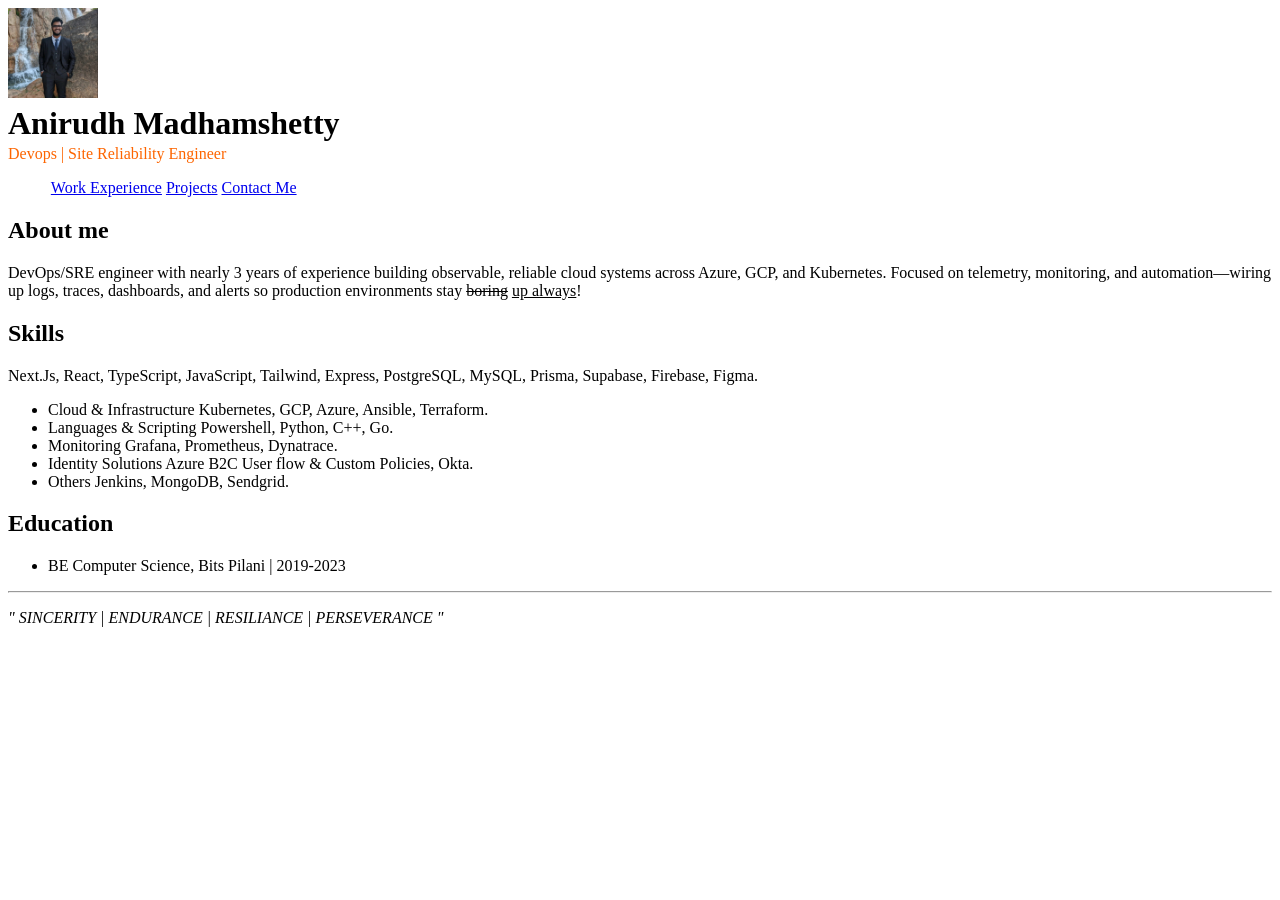
==== index.html @ 4e65fd97 "update skills and education,remove existing sections in home and header,footer in all other pages." ====
<!DOCTYPE html>
<html lang="en">
  <head>
    <meta charset="UTF-8" />
    <meta name="viewport" content="width=device-width, initial-scale=1.0" />

    <!-- optional for SEO -->
    <meta
      name="description"
      content="A minimal portfolio website showcasing my skills, projects, and wprk-ex."
    />
    <meta
      name="keywords"
      content="portfolio, devops, site reliability, cloud"
    />
    <meta name="author" content="Anirudh" />
    <meta property="og:title" content="Anirudh | Home" />
    <meta
      property="og:description"
      content="A minimal portfolio website showcasing my skills, projects, and work-ex."
    />
    <meta
      property="og:image"
      content="https://github.com/ANirudhXD/myportfolio/blob/main/anirudh_profile_pic.jpg"
    />
    <meta
      property="og:url"
      content="https://github.com/ANirudhXD/myportfolio/tree/main"
    />
    <meta property="og:type" content="website" />
    <!-- optional for SEO -->

    <title>ANIRUDH | Home</title>
    <link rel="stylesheet" href="style.css" />
    <link rel="icon" type="image/jpg" href="./anirudh_profile_pic.jpg" />
  </head>
  <body>
    <header>
      <img src="./anirudh_profile_pic.jpg" alt="" height="90" width="90" />
      <div>
        <div>
          <h1 style="line-height: 0">Anirudh Madhamshetty</h1>
        </div>
        <p style="color: #fd6500;">
          Devops | Site Reliability Engineer
        </p>
      </div>
    </header>

    <nav>
      <a href="index.html" style="text-decoration: underline; color: white">Home</a>
      <a href="works.html">Work Experience</a>
      <a href="blogs.html">Projects</a>
      <a href="contact.html">Contact Me</a>
    </nav>
    <main>
      <section>
        <h1>About me</h1>
        <p>
          DevOps/SRE engineer with nearly 3 years of experience building observable, reliable cloud systems across Azure, GCP, and Kubernetes. Focused on telemetry, monitoring, and automation—wiring up logs, traces, dashboards, and alerts so production environments stay <del>boring</del> <ins>up always</ins>!
        </p>
      </section>
      <section>
        <h1>Skills</h1>
        <p>
          Next.Js, React, TypeScript, JavaScript, Tailwind, Express, PostgreSQL,
          MySQL, Prisma, Supabase, Firebase, Figma.
        </p>
        <ul>
          <li>
            <span>Cloud & Infrastructure</span> Kubernetes, GCP, Azure, Ansible, Terraform.
          </li>
          <li>
            <span>Languages & Scripting</span> Powershell, Python, C++, Go.
          </li>
          <li>
            <span>Monitoring</span> Grafana, Prometheus, Dynatrace.
          </li>
          <li>
            <span>Identity Solutions</span> Azure B2C User flow & Custom Policies, Okta.
          </li>
          <li>
            <span>Others</span> Jenkins, MongoDB, Sendgrid.
          </li>
        </ul>
      </section>
      <section>
        <h1>Education</h1>
        <ul>
          <li>
            <span>BE Computer Science, Bits Pilani </span> | 2019-2023
          </li>
        </ul>
      </section>
    </main>
    <hr />
    <footer>
      <p style="font-style: italic">
        " SINCERITY | ENDURANCE | RESILIANCE | PERSEVERANCE "
      </p>
    </footer>
  </body>
</html>
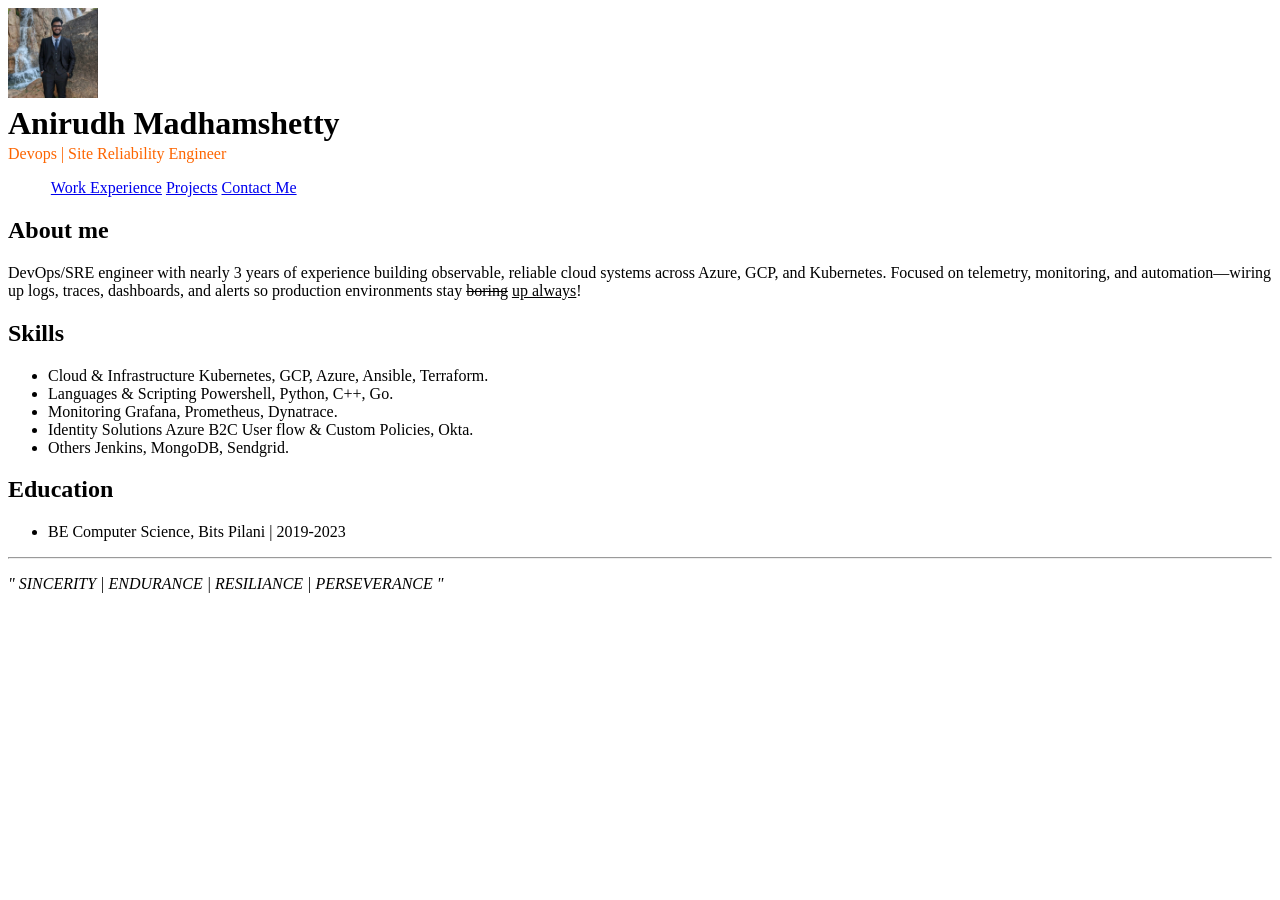
==== commit 71e9e947: "update contace me page" ====
--- a/index.html
+++ b/index.html
@@ -62,10 +62,6 @@
       </section>
       <section>
         <h1>Skills</h1>
-        <p>
-          Next.Js, React, TypeScript, JavaScript, Tailwind, Express, PostgreSQL,
-          MySQL, Prisma, Supabase, Firebase, Figma.
-        </p>
         <ul>
           <li>
             <span>Cloud & Infrastructure</span> Kubernetes, GCP, Azure, Ansible, Terraform.
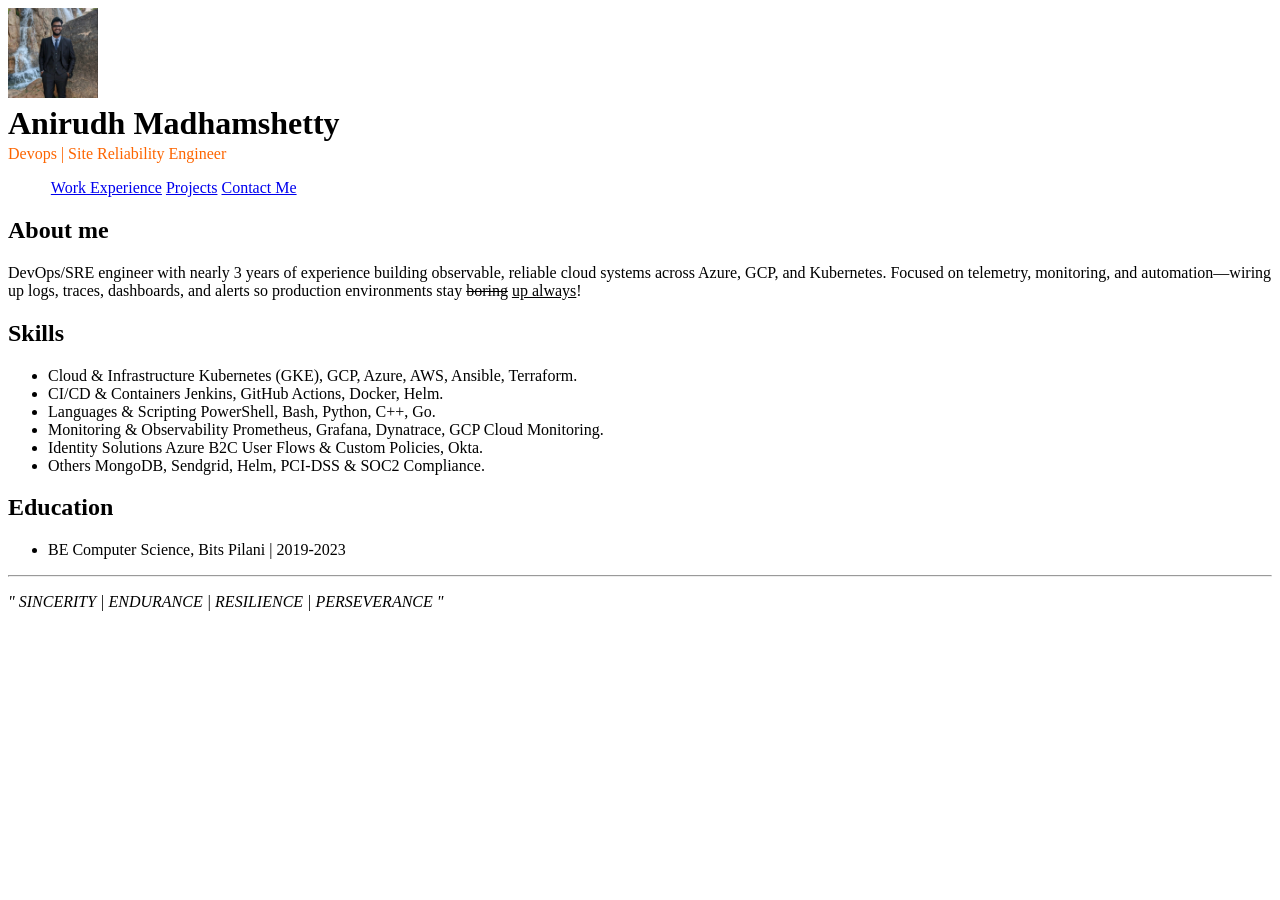
==== commit efaa6ea5: "Phase 0.0 : Immediate Fixes" ====
--- a/index.html
+++ b/index.html
@@ -7,7 +7,7 @@
     <!-- optional for SEO -->
     <meta
       name="description"
-      content="A minimal portfolio website showcasing my skills, projects, and wprk-ex."
+      content="A minimal portfolio website showcasing my skills, projects, and work-ex."
     />
     <meta
       name="keywords"
@@ -21,11 +21,11 @@
     />
     <meta
       property="og:image"
-      content="https://github.com/ANirudhXD/myportfolio/blob/main/anirudh_profile_pic.jpg"
+      content="https://anirudhxd.github.io/myportfolio/anirudh_profile_pic.jpg"
     />
     <meta
       property="og:url"
-      content="https://github.com/ANirudhXD/myportfolio/tree/main"
+      content="https://anirudhxd.github.io/myportfolio/"
     />
     <meta property="og:type" content="website" />
     <!-- optional for SEO -->
@@ -64,19 +64,22 @@
         <h1>Skills</h1>
         <ul>
           <li>
-            <span>Cloud & Infrastructure</span> Kubernetes, GCP, Azure, Ansible, Terraform.
+            <span>Cloud & Infrastructure</span> Kubernetes (GKE), GCP, Azure, AWS, Ansible, Terraform.
           </li>
           <li>
-            <span>Languages & Scripting</span> Powershell, Python, C++, Go.
+            <span>CI/CD & Containers</span> Jenkins, GitHub Actions, Docker, Helm.
           </li>
           <li>
-            <span>Monitoring</span> Grafana, Prometheus, Dynatrace.
+            <span>Languages & Scripting</span> PowerShell, Bash, Python, C++, Go.
           </li>
           <li>
-            <span>Identity Solutions</span> Azure B2C User flow & Custom Policies, Okta.
+            <span>Monitoring & Observability</span> Prometheus, Grafana, Dynatrace, GCP Cloud Monitoring.
           </li>
           <li>
-            <span>Others</span> Jenkins, MongoDB, Sendgrid.
+            <span>Identity Solutions</span> Azure B2C User Flows & Custom Policies, Okta.
+          </li>
+          <li>
+            <span>Others</span> MongoDB, Sendgrid, Helm, PCI-DSS & SOC2 Compliance.
           </li>
         </ul>
       </section>
@@ -92,7 +95,7 @@
     <hr />
     <footer>
       <p style="font-style: italic">
-        " SINCERITY | ENDURANCE | RESILIANCE | PERSEVERANCE "
+        " SINCERITY | ENDURANCE | RESILIENCE | PERSEVERANCE "
       </p>
     </footer>
   </body>
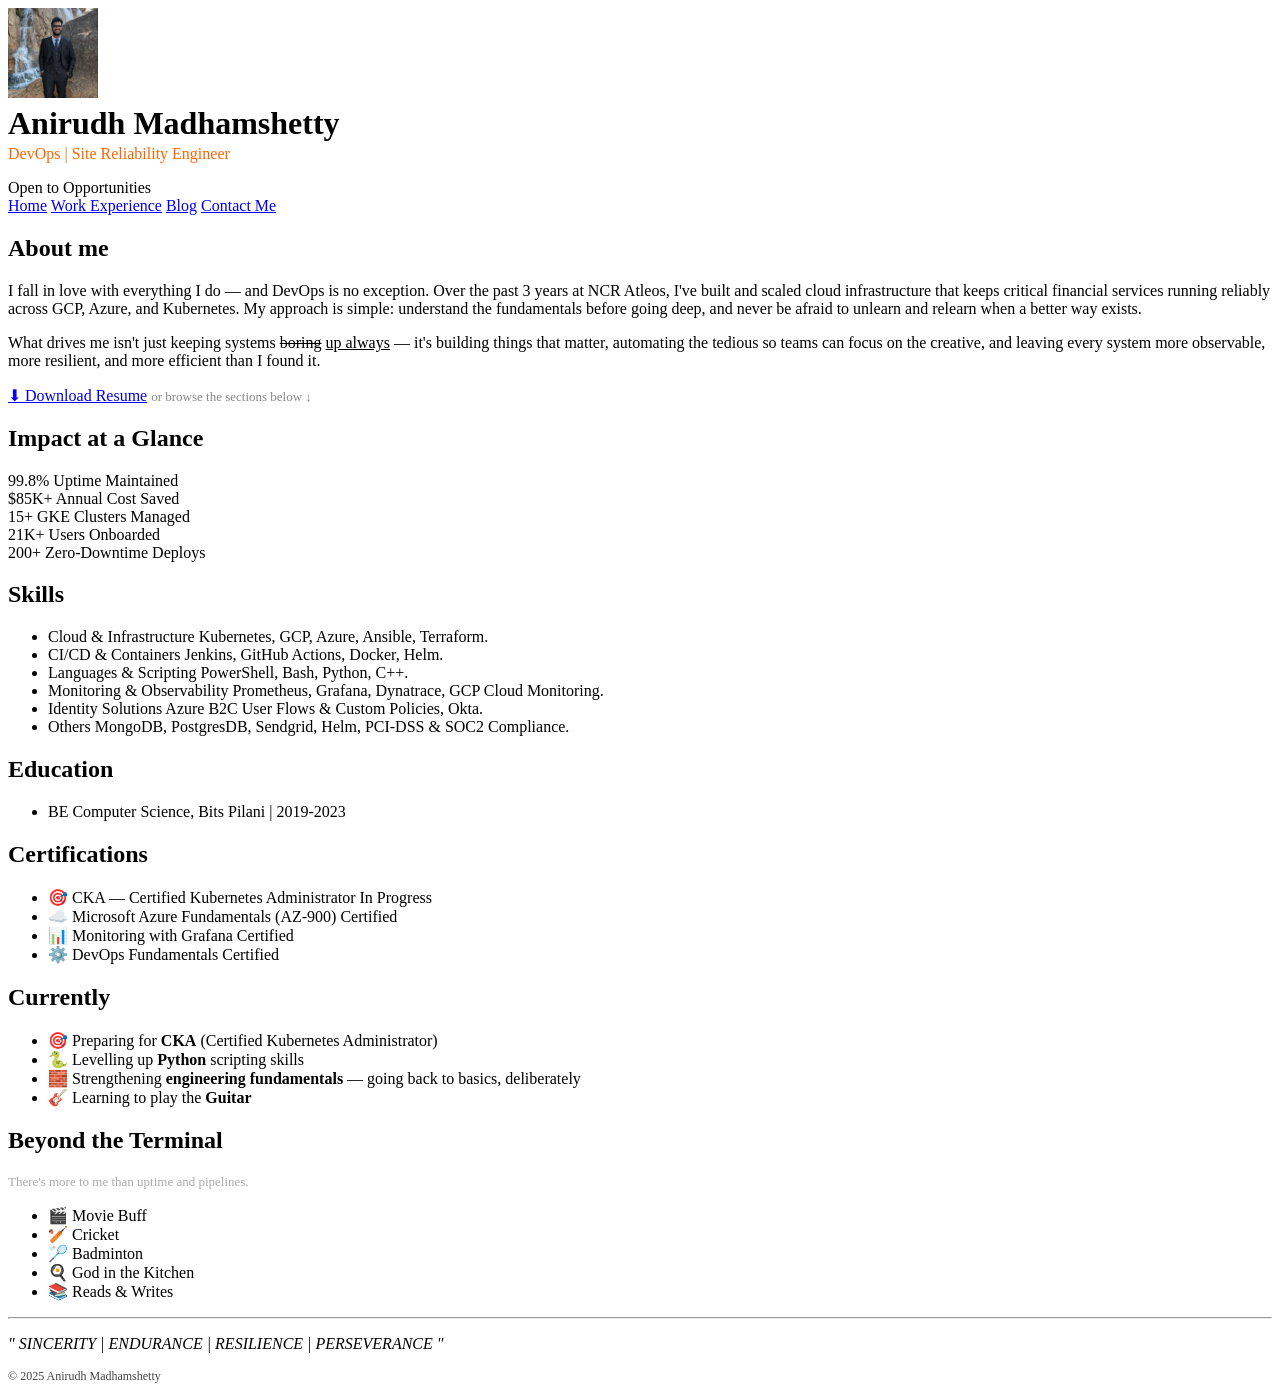
==== commit 04e61df7: "Update index.html" ====
--- a/index.html
+++ b/index.html
@@ -7,17 +7,17 @@
     <!-- optional for SEO -->
     <meta
       name="description"
-      content="A minimal portfolio website showcasing my skills, projects, and work-ex."
+      content="Anirudh Madhamshetty — DevOps & SRE Engineer. 3 years building reliable cloud systems on GCP, Azure and Kubernetes. 99.8% uptime, $85K saved, 21K+ users served."
     />
     <meta
       name="keywords"
-      content="portfolio, devops, site reliability, cloud"
+      content="Anirudh Madhamshetty, DevOps, SRE, Site Reliability Engineer, Kubernetes, GCP, Azure, Terraform, Prometheus, Grafana, cloud, portfolio"
     />
-    <meta name="author" content="Anirudh" />
+    <meta name="author" content="Anirudh Madhamshetty" />
     <meta property="og:title" content="Anirudh | Home" />
     <meta
       property="og:description"
-      content="A minimal portfolio website showcasing my skills, projects, and work-ex."
+      content="Anirudh Madhamshetty — DevOps & SRE Engineer. 3 years building reliable cloud systems on GCP, Azure and Kubernetes."
     />
     <meta
       property="og:image"
@@ -36,41 +36,75 @@
   </head>
   <body>
     <header>
-      <img src="./anirudh_profile_pic.jpg" alt="" height="90" width="90" />
+      <img src="./anirudh_profile_pic.jpg" alt="Anirudh Madhamshetty — DevOps & SRE Engineer" height="90" width="90" />
       <div>
         <div>
           <h1 style="line-height: 0">Anirudh Madhamshetty</h1>
         </div>
         <p style="color: #fd6500;">
-          Devops | Site Reliability Engineer
+          DevOps | Site Reliability Engineer
         </p>
+        <span class="status-badge">Open to Opportunities</span>
       </div>
     </header>
 
     <nav>
-      <a href="index.html" style="text-decoration: underline; color: white">Home</a>
+      <a href="index.html">Home</a>
       <a href="works.html">Work Experience</a>
-      <a href="blogs.html">Projects</a>
+      <a href="blogs.html">Blog</a>
       <a href="contact.html">Contact Me</a>
     </nav>
     <main>
       <section>
         <h1>About me</h1>
         <p>
-          DevOps/SRE engineer with nearly 3 years of experience building observable, reliable cloud systems across Azure, GCP, and Kubernetes. Focused on telemetry, monitoring, and automation—wiring up logs, traces, dashboards, and alerts so production environments stay <del>boring</del> <ins>up always</ins>!
+          I fall in love with everything I do — and DevOps is no exception. Over the past 3 years at NCR Atleos, I've built and scaled cloud infrastructure that keeps critical financial services running reliably across GCP, Azure, and Kubernetes. My approach is simple: understand the fundamentals before going deep, and never be afraid to unlearn and relearn when a better way exists.
         </p>
+        <p>
+          What drives me isn't just keeping systems <del>boring</del> <ins>up always</ins> — it's building things that matter, automating the tedious so teams can focus on the creative, and leaving every system more observable, more resilient, and more efficient than I found it.
+        </p>
+        <div class="resume-cta">
+          <a href="./Resume.pdf" target="_blank" class="resume-btn">⬇ Download Resume</a>
+          <span style="color: #888; font-size: 13px;">or browse the sections below ↓</span>
+        </div>
+      </section>
+
+      <section>
+        <h1>Impact at a Glance</h1>
+        <div class="impact-banner">
+          <div class="impact-stat">
+            <span class="number">99.8%</span>
+            <span class="label">Uptime Maintained</span>
+          </div>
+          <div class="impact-stat">
+            <span class="number">$85K+</span>
+            <span class="label">Annual Cost Saved</span>
+          </div>
+          <div class="impact-stat">
+            <span class="number">15+</span>
+            <span class="label">GKE Clusters Managed</span>
+          </div>
+          <div class="impact-stat">
+            <span class="number">21K+</span>
+            <span class="label">Users Onboarded</span>
+          </div>
+          <div class="impact-stat">
+            <span class="number">200+</span>
+            <span class="label">Zero-Downtime Deploys</span>
+          </div>
+        </div>
       </section>
       <section>
         <h1>Skills</h1>
         <ul>
           <li>
-            <span>Cloud & Infrastructure</span> Kubernetes (GKE), GCP, Azure, AWS, Ansible, Terraform.
+            <span>Cloud & Infrastructure</span> Kubernetes, GCP, Azure, Ansible, Terraform.
           </li>
           <li>
             <span>CI/CD & Containers</span> Jenkins, GitHub Actions, Docker, Helm.
           </li>
           <li>
-            <span>Languages & Scripting</span> PowerShell, Bash, Python, C++, Go.
+            <span>Languages & Scripting</span> PowerShell, Bash, Python, C++.
           </li>
           <li>
             <span>Monitoring & Observability</span> Prometheus, Grafana, Dynatrace, GCP Cloud Monitoring.
@@ -79,7 +113,7 @@
             <span>Identity Solutions</span> Azure B2C User Flows & Custom Policies, Okta.
           </li>
           <li>
-            <span>Others</span> MongoDB, Sendgrid, Helm, PCI-DSS & SOC2 Compliance.
+            <span>Others</span> MongoDB, PostgresDB, Sendgrid, Helm, PCI-DSS & SOC2 Compliance.
           </li>
         </ul>
       </section>
@@ -91,12 +125,58 @@
           </li>
         </ul>
       </section>
+
+      <section>
+        <h1>Certifications</h1>
+        <ul class="cert-list">
+          <li>
+            <span class="cert-name">🎯 CKA — Certified Kubernetes Administrator</span>
+            <span class="cert-status in-progress">In Progress</span>
+          </li>
+          <li>
+            <span class="cert-name">☁️ Microsoft Azure Fundamentals (AZ-900)</span>
+            <span class="cert-status done">Certified</span>
+          </li>
+          <li>
+            <span class="cert-name">📊 Monitoring with Grafana</span>
+            <span class="cert-status done">Certified</span>
+          </li>
+          <li>
+            <span class="cert-name">⚙️ DevOps Fundamentals</span>
+            <span class="cert-status done">Certified</span>
+          </li>
+        </ul>
+      </section>
+
+      <section>
+        <h1>Currently</h1>
+        <ul class="currently-list">
+          <li>🎯 Preparing for <strong>CKA</strong> (Certified Kubernetes Administrator)</li>
+          <li>🐍 Levelling up <strong>Python</strong> scripting skills</li>
+          <li>🧱 Strengthening <strong>engineering fundamentals</strong> — going back to basics, deliberately</li>
+          <li>🎸 Learning to play the <strong>Guitar</strong></li>
+        </ul>
+      </section>
+
+      <section>
+        <h1>Beyond the Terminal</h1>
+        <p style="color: #aaa; font-size: 13px; margin-bottom: 12px;">There's more to me than uptime and pipelines.</p>
+        <ul class="hobbies-list">
+          <li>🎬 Movie Buff</li>
+          <li>🏏 Cricket</li>
+          <li>🏸 Badminton</li>
+          <li>🍳 God in the Kitchen</li>
+          <li>📚 Reads &amp; Writes</li>
+        </ul>
+      </section>
     </main>
     <hr />
     <footer>
       <p style="font-style: italic">
         " SINCERITY | ENDURANCE | RESILIENCE | PERSEVERANCE "
       </p>
+      <p style="font-size: 12px; color: #444; margin-top: 6px;">© <span class="footer-year">2025</span> Anirudh Madhamshetty</p>
     </footer>
+    <script src="script.js"></script>
   </body>
 </html>
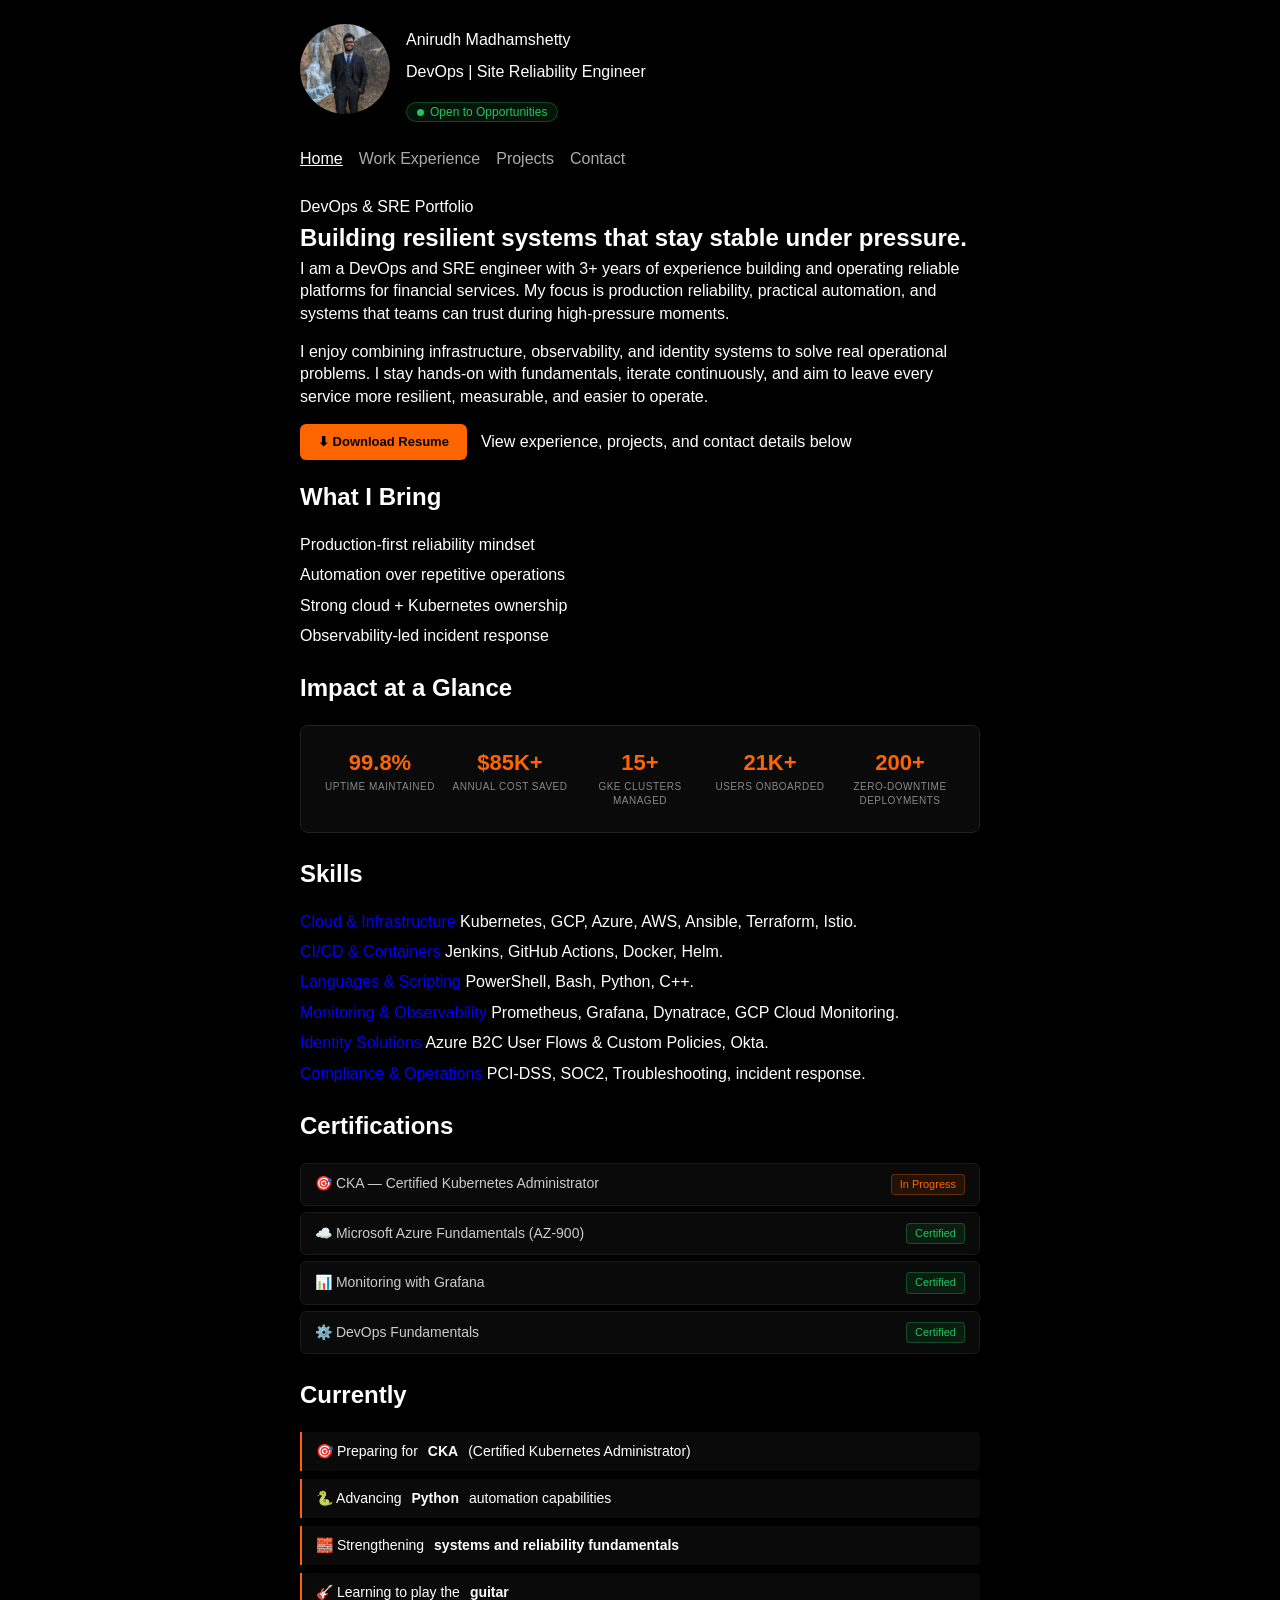
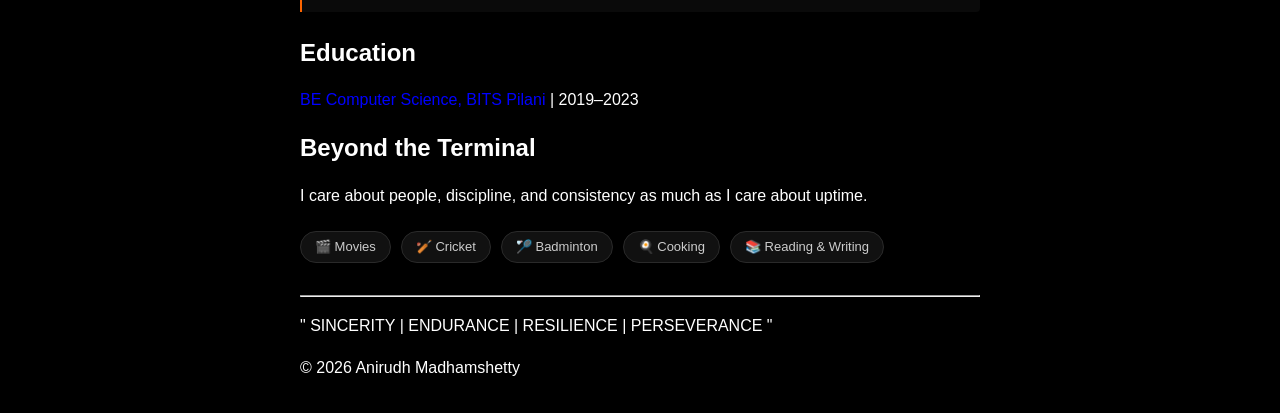
==== commit 6e819dab: "Refactor index.html for SEO and content updates Updated meta tags and content for SEO improvements a" ====
--- a/index.html
+++ b/index.html
@@ -4,10 +4,9 @@
     <meta charset="UTF-8" />
     <meta name="viewport" content="width=device-width, initial-scale=1.0" />
 
-    <!-- optional for SEO -->
     <meta
       name="description"
-      content="Anirudh Madhamshetty — DevOps & SRE Engineer. 3 years building reliable cloud systems on GCP, Azure and Kubernetes. 99.8% uptime, $85K saved, 21K+ users served."
+      content="Anirudh Madhamshetty — DevOps & SRE Engineer. 3+ years building reliable cloud systems on GCP, Azure and Kubernetes. 99.8% uptime, $85K saved, 21K+ users served."
     />
     <meta
       name="keywords"
@@ -17,18 +16,37 @@
     <meta property="og:title" content="Anirudh | Home" />
     <meta
       property="og:description"
-      content="Anirudh Madhamshetty — DevOps & SRE Engineer. 3 years building reliable cloud systems on GCP, Azure and Kubernetes."
+      content="Anirudh Madhamshetty — DevOps & SRE Engineer. 3+ years building reliable cloud systems on GCP, Azure and Kubernetes."
     />
     <meta
       property="og:image"
       content="https://anirudhxd.github.io/myportfolio/anirudh_profile_pic.jpg"
     />
-    <meta
-      property="og:url"
-      content="https://anirudhxd.github.io/myportfolio/"
-    />
+    <meta property="og:url" content="https://anirudhxd.github.io/myportfolio/" />
     <meta property="og:type" content="website" />
-    <!-- optional for SEO -->
+    <script type="application/ld+json">
+      {
+        "@context": "https://schema.org",
+        "@type": "Person",
+        "name": "Anirudh Madhamshetty",
+        "jobTitle": "DevOps & Site Reliability Engineer",
+        "url": "https://anirudhxd.github.io/myportfolio/",
+        "sameAs": [
+          "https://www.linkedin.com/in/anirudh-madhamshetty/",
+          "https://github.com/ANirudhXD",
+          "https://leetcode.com/u/ANirudhXD/"
+        ],
+        "knowsAbout": [
+          "Kubernetes",
+          "GCP",
+          "Azure",
+          "Terraform",
+          "Observability",
+          "DevOps",
+          "Site Reliability Engineering"
+        ]
+      }
+    </script>
 
     <title>ANIRUDH | Home</title>
     <link rel="stylesheet" href="style.css" />
@@ -36,147 +54,156 @@
   </head>
   <body>
     <header>
-      <img src="./anirudh_profile_pic.jpg" alt="Anirudh Madhamshetty — DevOps & SRE Engineer" height="90" width="90" />
+      <img
+        src="./anirudh_profile_pic.jpg"
+        alt="Anirudh Madhamshetty — DevOps and SRE Engineer"
+        height="90"
+        width="90"
+      />
       <div>
-        <div>
-          <h1 style="line-height: 0">Anirudh Madhamshetty</h1>
-        </div>
-        <p style="color: #fd6500;">
-          DevOps | Site Reliability Engineer
-        </p>
+        <p class="site-name">Anirudh Madhamshetty</p>
+        <p class="site-role">DevOps | Site Reliability Engineer</p>
         <span class="status-badge">Open to Opportunities</span>
       </div>
     </header>
 
-    <nav>
+    <nav aria-label="Primary">
       <a href="index.html">Home</a>
-      <a href="works.html">Work Experience</a>
-      <a href="blogs.html">Blog</a>
-      <a href="contact.html">Contact Me</a>
+      <a href="work_ex.html">Work Experience</a>
+      <a href="projects.html">Projects</a>
+      <a href="contact.html">Contact</a>
     </nav>
-    <main>
-      <section>
-        <h1>About me</h1>
-        <p>
-          I fall in love with everything I do — and DevOps is no exception. Over the past 3 years at NCR Atleos, I've built and scaled cloud infrastructure that keeps critical financial services running reliably across GCP, Azure, and Kubernetes. My approach is simple: understand the fundamentals before going deep, and never be afraid to unlearn and relearn when a better way exists.
-        </p>
-        <p>
-          What drives me isn't just keeping systems <del>boring</del> <ins>up always</ins> — it's building things that matter, automating the tedious so teams can focus on the creative, and leaving every system more observable, more resilient, and more efficient than I found it.
-        </p>
-        <div class="resume-cta">
-          <a href="./Resume.pdf" target="_blank" class="resume-btn">⬇ Download Resume</a>
-          <span style="color: #888; font-size: 13px;">or browse the sections below ↓</span>
+
+    <main class="home-main">
+      <section class="hero-panel">
+        <div>
+          <p class="eyebrow">DevOps & SRE Portfolio</p>
+          <h1>Building resilient systems that stay stable under pressure.</h1>
+          <p>
+            I am a DevOps and SRE engineer with 3+ years of experience building
+            and operating reliable platforms for financial services. My focus is
+            production reliability, practical automation, and systems that teams
+            can trust during high-pressure moments.
+          </p>
+          <p>
+            I enjoy combining infrastructure, observability, and identity systems
+            to solve real operational problems. I stay hands-on with fundamentals,
+            iterate continuously, and aim to leave every service more resilient,
+            measurable, and easier to operate.
+          </p>
+          <div class="resume-cta">
+            <a href="./Resume.pdf" target="_blank" rel="noopener noreferrer" class="resume-btn"
+              >⬇ Download Resume</a
+            >
+            <span class="cta-note">View experience, projects, and contact details below</span>
+          </div>
+        </div>
+        <aside class="hero-side">
+          <h2>What I Bring</h2>
+          <ul class="hero-points">
+            <li>Production-first reliability mindset</li>
+            <li>Automation over repetitive operations</li>
+            <li>Strong cloud + Kubernetes ownership</li>
+            <li>Observability-led incident response</li>
+          </ul>
+        </aside>
+      </section>
+
+      <section class="impact-shell">
+        <h2>Impact at a Glance</h2>
+        <div class="impact-banner">
+          <div class="impact-stat">
+            <span class="number">99.8%</span>
+            <span class="label">Uptime Maintained</span>
+          </div>
+          <div class="impact-stat">
+            <span class="number">$85K+</span>
+            <span class="label">Annual Cost Saved</span>
+          </div>
+          <div class="impact-stat">
+            <span class="number">15+</span>
+            <span class="label">GKE Clusters Managed</span>
+          </div>
+          <div class="impact-stat">
+            <span class="number">21K+</span>
+            <span class="label">Users Onboarded</span>
+          </div>
+          <div class="impact-stat">
+            <span class="number">200+</span>
+            <span class="label">Zero-Downtime Deployments</span>
+          </div>
         </div>
       </section>
 
-      <section>
-        <h1>Impact at a Glance</h1>
-        <div class="impact-banner">
-          <div class="impact-stat">
-            <span class="number">99.8%</span>
-            <span class="label">Uptime Maintained</span>
-          </div>
-          <div class="impact-stat">
-            <span class="number">$85K+</span>
-            <span class="label">Annual Cost Saved</span>
-          </div>
-          <div class="impact-stat">
-            <span class="number">15+</span>
-            <span class="label">GKE Clusters Managed</span>
-          </div>
-          <div class="impact-stat">
-            <span class="number">21K+</span>
-            <span class="label">Users Onboarded</span>
-          </div>
-          <div class="impact-stat">
-            <span class="number">200+</span>
-            <span class="label">Zero-Downtime Deploys</span>
-          </div>
-        </div>
-      </section>
-      <section>
-        <h1>Skills</h1>
-        <ul>
-          <li>
-            <span>Cloud & Infrastructure</span> Kubernetes, GCP, Azure, Ansible, Terraform.
-          </li>
-          <li>
-            <span>CI/CD & Containers</span> Jenkins, GitHub Actions, Docker, Helm.
-          </li>
-          <li>
-            <span>Languages & Scripting</span> PowerShell, Bash, Python, C++.
-          </li>
-          <li>
-            <span>Monitoring & Observability</span> Prometheus, Grafana, Dynatrace, GCP Cloud Monitoring.
-          </li>
-          <li>
-            <span>Identity Solutions</span> Azure B2C User Flows & Custom Policies, Okta.
-          </li>
-          <li>
-            <span>Others</span> MongoDB, PostgresDB, Sendgrid, Helm, PCI-DSS & SOC2 Compliance.
-          </li>
-        </ul>
-      </section>
-      <section>
-        <h1>Education</h1>
-        <ul>
-          <li>
-            <span>BE Computer Science, Bits Pilani </span> | 2019-2023
-          </li>
-        </ul>
-      </section>
-
-      <section>
-        <h1>Certifications</h1>
-        <ul class="cert-list">
-          <li>
-            <span class="cert-name">🎯 CKA — Certified Kubernetes Administrator</span>
-            <span class="cert-status in-progress">In Progress</span>
-          </li>
-          <li>
-            <span class="cert-name">☁️ Microsoft Azure Fundamentals (AZ-900)</span>
-            <span class="cert-status done">Certified</span>
-          </li>
-          <li>
-            <span class="cert-name">📊 Monitoring with Grafana</span>
-            <span class="cert-status done">Certified</span>
-          </li>
-          <li>
-            <span class="cert-name">⚙️ DevOps Fundamentals</span>
-            <span class="cert-status done">Certified</span>
-          </li>
-        </ul>
-      </section>
-
-      <section>
-        <h1>Currently</h1>
-        <ul class="currently-list">
-          <li>🎯 Preparing for <strong>CKA</strong> (Certified Kubernetes Administrator)</li>
-          <li>🐍 Levelling up <strong>Python</strong> scripting skills</li>
-          <li>🧱 Strengthening <strong>engineering fundamentals</strong> — going back to basics, deliberately</li>
-          <li>🎸 Learning to play the <strong>Guitar</strong></li>
-        </ul>
-      </section>
-
-      <section>
-        <h1>Beyond the Terminal</h1>
-        <p style="color: #aaa; font-size: 13px; margin-bottom: 12px;">There's more to me than uptime and pipelines.</p>
-        <ul class="hobbies-list">
-          <li>🎬 Movie Buff</li>
-          <li>🏏 Cricket</li>
-          <li>🏸 Badminton</li>
-          <li>🍳 God in the Kitchen</li>
-          <li>📚 Reads &amp; Writes</li>
-        </ul>
-      </section>
+      <div class="home-grid">
+        <section>
+          <h2>Skills</h2>
+          <ul>
+            <li><span>Cloud & Infrastructure</span> Kubernetes, GCP, Azure, AWS, Ansible, Terraform, Istio.</li>
+            <li><span>CI/CD & Containers</span> Jenkins, GitHub Actions, Docker, Helm.</li>
+            <li><span>Languages & Scripting</span> PowerShell, Bash, Python, C++.</li>
+            <li><span>Monitoring & Observability</span> Prometheus, Grafana, Dynatrace, GCP Cloud Monitoring.</li>
+            <li><span>Identity Solutions</span> Azure B2C User Flows & Custom Policies, Okta.</li>
+            <li><span>Compliance & Operations</span> PCI-DSS, SOC2, Troubleshooting, incident response.</li>
+          </ul>
+        </section>
+
+        <section>
+          <h2>Certifications</h2>
+          <ul class="cert-list">
+            <li>
+              <span class="cert-name">🎯 CKA — Certified Kubernetes Administrator</span>
+              <span class="cert-status in-progress">In Progress</span>
+            </li>
+            <li>
+              <span class="cert-name">☁️ Microsoft Azure Fundamentals (AZ-900)</span>
+              <span class="cert-status done">Certified</span>
+            </li>
+            <li>
+              <span class="cert-name">📊 Monitoring with Grafana</span>
+              <span class="cert-status done">Certified</span>
+            </li>
+            <li>
+              <span class="cert-name">⚙️ DevOps Fundamentals</span>
+              <span class="cert-status done">Certified</span>
+            </li>
+          </ul>
+        </section>
+
+        <section>
+          <h2>Currently</h2>
+          <ul class="currently-list">
+            <li>🎯 Preparing for <strong>CKA</strong> (Certified Kubernetes Administrator)</li>
+            <li>🐍 Advancing <strong>Python</strong> automation capabilities</li>
+            <li>🧱 Strengthening <strong>systems and reliability fundamentals</strong></li>
+            <li>🎸 Learning to play the <strong>guitar</strong></li>
+          </ul>
+        </section>
+
+        <section>
+          <h2>Education</h2>
+          <ul>
+            <li><span>BE Computer Science, BITS Pilani</span> | 2019–2023</li>
+          </ul>
+          <h2 class="subsection-heading">Beyond the Terminal</h2>
+          <p class="section-note">I care about people, discipline, and consistency as much as I care about uptime.</p>
+          <ul class="hobbies-list">
+            <li>🎬 Movies</li>
+            <li>🏏 Cricket</li>
+            <li>🏸 Badminton</li>
+            <li>🍳 Cooking</li>
+            <li>📚 Reading & Writing</li>
+          </ul>
+        </section>
+      </div>
     </main>
+
     <hr />
     <footer>
-      <p style="font-style: italic">
-        " SINCERITY | ENDURANCE | RESILIENCE | PERSEVERANCE "
-      </p>
-      <p style="font-size: 12px; color: #444; margin-top: 6px;">© <span class="footer-year">2025</span> Anirudh Madhamshetty</p>
+      <p class="footer-mantra">" SINCERITY | ENDURANCE | RESILIENCE | PERSEVERANCE "</p>
+      <p class="footer-meta">© <span class="footer-year">2025</span> Anirudh Madhamshetty</p>
     </footer>
+
     <script src="script.js"></script>
   </body>
 </html>
--- a/style.css
+++ b/style.css
@@ -0,0 +1,580 @@
+body {
+  font-family: sans-serif, sans-serif;
+  line-height: 1.6;
+  margin: 0;
+  padding: 0;
+  box-sizing: border-box;
+  background-color: black;
+  color: white;
+
+  /* background-color:white;
+  color: black; */
+
+  max-width: 712px;
+  margin: 0 auto 0 auto;
+  padding: 16px;
+}
+
+header {
+  display: flex;
+  justify-content: flex-start;
+  align-items: center;
+  line-height: 1;
+  gap: 16px;
+  margin-bottom: 24px;
+}
+nav{
+  display: flex;
+  width: 100%;
+  align-items: center;
+  gap: 16px;
+}
+
+header img {
+  border-radius: 50%;
+}
+
+h1 {
+  font-size: 24px;
+  line-height: 0;
+}
+a{
+    color: blue;
+    font-style: italic;
+    text-decoration: none;
+    transition: all 1s ease-in;
+
+}
+a:hover{
+    text-decoration: underline;
+}
+section {
+  line-height: 1.4;
+  margin: 24px 0;
+}
+ul {
+    list-style: none;
+    padding: 0;
+}
+
+ul li {
+    margin: 0.5rem 0;
+}
+ul li span {
+  color: blue;
+}
+
+/* ── Nav Active State ───────────────────────────────────── */
+nav a {
+  color: #aaa;
+  font-style: normal;
+}
+nav a:hover {
+  color: white;
+  text-decoration: none;
+}
+nav a.nav-active {
+  color: white;
+  text-decoration: underline;
+}
+
+/* ── Status Badge ───────────────────────────────────────── */
+.status-badge {
+  display: inline-flex;
+  align-items: center;
+  gap: 6px;
+  font-size: 12px;
+  background: rgba(34, 197, 94, 0.1);
+  color: #22c55e;
+  border: 1px solid rgba(34, 197, 94, 0.3);
+  padding: 3px 10px;
+  border-radius: 999px;
+  margin-top: 6px;
+  font-style: normal;
+}
+.status-badge::before {
+  content: '';
+  display: inline-block;
+  width: 7px;
+  height: 7px;
+  background: #22c55e;
+  border-radius: 50%;
+  animation: pulse 2s infinite;
+}
+@keyframes pulse {
+  0%, 100% { opacity: 1; }
+  50%       { opacity: 0.3; }
+}
+
+/* ── Impact Banner ──────────────────────────────────────── */
+.impact-banner {
+  display: flex;
+  flex-wrap: wrap;
+  gap: 4px;
+  margin: 12px 0 0;
+  padding: 16px;
+  border: 1px solid #222;
+  border-radius: 8px;
+  background: #0a0a0a;
+}
+.impact-stat {
+  flex: 1;
+  min-width: 100px;
+  text-align: center;
+  padding: 8px 4px;
+}
+.impact-stat .number {
+  display: block;
+  font-size: 22px;
+  font-weight: bold;
+  color: #fd6500;
+  line-height: 1.2;
+}
+.impact-stat .label {
+  display: block;
+  font-size: 10px;
+  color: #888;
+  text-transform: uppercase;
+  letter-spacing: 0.5px;
+  margin-top: 4px;
+}
+
+/* ── Resume CTA ─────────────────────────────────────────── */
+.resume-cta {
+  display: flex;
+  align-items: center;
+  gap: 14px;
+  margin-top: 16px;
+  flex-wrap: wrap;
+}
+.resume-btn {
+  display: inline-flex;
+  align-items: center;
+  gap: 8px;
+  background: #fd6500;
+  color: #000;
+  font-weight: bold;
+  font-style: normal;
+  text-decoration: none;
+  padding: 9px 18px;
+  border-radius: 6px;
+  font-size: 13px;
+  transition: background 0.2s ease, transform 0.1s ease;
+}
+.resume-btn:hover {
+  background: #e55a00;
+  text-decoration: none;
+  color: #000;
+  transform: translateY(-1px);
+}
+
+/* ── Certifications ─────────────────────────────────────── */
+.cert-list {
+  list-style: none;
+  padding: 0;
+}
+.cert-list li {
+  display: flex;
+  justify-content: space-between;
+  align-items: center;
+  padding: 10px 14px;
+  margin: 6px 0;
+  background: #0a0a0a;
+  border-radius: 6px;
+  border: 1px solid #1a1a1a;
+  flex-wrap: wrap;
+  gap: 8px;
+}
+.cert-name {
+  font-size: 14px;
+  color: #ccc;
+}
+.cert-status {
+  font-size: 11px;
+  padding: 2px 8px;
+  border-radius: 4px;
+  font-weight: 500;
+}
+.cert-status.done {
+  background: rgba(34, 197, 94, 0.1);
+  color: #22c55e;
+  border: 1px solid rgba(34, 197, 94, 0.3);
+}
+.cert-status.in-progress {
+  background: rgba(253, 101, 0, 0.1);
+  color: #fd6500;
+  border: 1px solid rgba(253, 101, 0, 0.3);
+}
+
+/* ── Currently Section ──────────────────────────────────── */
+.currently-list {
+  list-style: none;
+  padding: 0;
+}
+.currently-list li {
+  display: flex;
+  align-items: flex-start;
+  gap: 10px;
+  margin: 8px 0;
+  padding: 9px 14px;
+  background: #0a0a0a;
+  border-left: 2px solid #fd6500;
+  border-radius: 0 4px 4px 0;
+  font-size: 14px;
+  line-height: 1.5;
+}
+
+/* ── Hobbies / Beyond the Terminal ─────────────────────── */
+.hobbies-list {
+  display: flex;
+  flex-wrap: wrap;
+  gap: 10px;
+  list-style: none;
+  padding: 0;
+  margin: 0;
+}
+.hobbies-list li {
+  background: #111;
+  border: 1px solid #2a2a2a;
+  border-radius: 999px;
+  padding: 6px 14px;
+  font-size: 13px;
+  color: #ccc;
+  transition: border-color 0.2s ease;
+}
+.hobbies-list li:hover {
+  border-color: #fd6500;
+  color: #fff;
+}
+
+/* ── Role Card (works.html) ─────────────────────────────── */
+.role-card {
+  border: 1px solid #1a1a1a;
+  border-left: 3px solid #fd6500;
+  border-radius: 6px;
+  padding: 20px;
+  background: #080808;
+  margin: 16px 0;
+}
+.role-header {
+  display: flex;
+  justify-content: space-between;
+  align-items: flex-start;
+  flex-wrap: wrap;
+  gap: 8px;
+  margin-bottom: 14px;
+}
+.company-name {
+  font-size: 17px;
+  font-weight: bold;
+  color: #fff;
+  margin: 0;
+  line-height: 1.3;
+}
+.role-title {
+  font-size: 13px;
+  color: #fd6500;
+  margin: 4px 0 0;
+}
+.role-dates {
+  font-size: 12px;
+  color: #555;
+  white-space: nowrap;
+}
+.role-bullets {
+  list-style: disc;
+  padding-left: 18px;
+  margin: 0 0 14px;
+}
+.role-bullets li {
+  margin: 8px 0;
+  font-size: 14px;
+  line-height: 1.65;
+  color: #bbb;
+}
+
+/* ── Tech Tags ──────────────────────────────────────────── */
+.tech-tags {
+  display: flex;
+  flex-wrap: wrap;
+  gap: 6px;
+}
+.tag {
+  background: #111;
+  border: 1px solid #2a2a2a;
+  color: #777;
+  font-size: 11px;
+  padding: 3px 8px;
+  border-radius: 4px;
+  font-family: monospace;
+}
+
+/* ── Project Cards (works.html) ─────────────────────────── */
+.projects-grid {
+  display: flex;
+  flex-direction: column;
+  gap: 14px;
+  margin-top: 16px;
+}
+.project-card {
+  border: 1px solid #1a1a1a;
+  border-radius: 6px;
+  padding: 16px 20px;
+  background: #080808;
+  transition: border-color 0.2s ease;
+}
+.project-card:hover {
+  border-color: #2a2a2a;
+}
+.project-header {
+  display: flex;
+  justify-content: space-between;
+  align-items: flex-start;
+  flex-wrap: wrap;
+  gap: 10px;
+  margin-bottom: 8px;
+}
+.project-card h3 {
+  font-size: 15px;
+  font-weight: bold;
+  color: #ddd;
+  margin: 0;
+  line-height: 1.4;
+}
+.project-desc {
+  font-size: 13px;
+  color: #888;
+  margin: 8px 0 10px;
+  line-height: 1.65;
+}
+.project-outcome {
+  font-size: 13px;
+  color: #fd6500;
+  margin: 0;
+}
+
+/* ── Blog Cards (blogs.html) ────────────────────────────── */
+.page-intro {
+  color: #888;
+  font-size: 14px;
+  line-height: 1.7;
+  margin-bottom: 20px;
+  font-style: italic;
+}
+.blog-cards {
+  display: flex;
+  flex-direction: column;
+  gap: 14px;
+  margin-top: 4px;
+}
+.blog-card {
+  border: 1px solid #1a1a1a;
+  border-radius: 6px;
+  padding: 18px 20px;
+  background: #080808;
+  transition: border-color 0.2s ease;
+}
+.blog-card:hover {
+  border-color: #2a2a2a;
+}
+.draft-badge {
+  display: inline-block;
+  font-size: 10px;
+  background: #1a1a1a;
+  color: #666;
+  border: 1px solid #2a2a2a;
+  padding: 2px 8px;
+  border-radius: 4px;
+  text-transform: uppercase;
+  letter-spacing: 0.5px;
+  margin-bottom: 10px;
+  font-style: normal;
+}
+.blog-card h3 {
+  font-size: 15px;
+  color: #ddd;
+  margin: 0 0 8px;
+  line-height: 1.4;
+}
+.blog-card p {
+  font-size: 13px;
+  color: #777;
+  margin: 0;
+  line-height: 1.65;
+}
+
+/* ── Contact Cards (contact.html) ───────────────────────── */
+.contact-intro {
+  color: #888;
+  font-size: 14px;
+  line-height: 1.7;
+  margin-bottom: 20px;
+}
+.contact-grid {
+  display: flex;
+  flex-direction: column;
+  gap: 10px;
+}
+.contact-card {
+  display: flex;
+  align-items: center;
+  gap: 16px;
+  padding: 14px 18px;
+  background: #080808;
+  border: 1px solid #1a1a1a;
+  border-radius: 8px;
+  text-decoration: none;
+  color: inherit;
+  font-style: normal;
+  transition: border-color 0.2s ease;
+}
+.contact-card:hover {
+  border-color: #fd6500;
+  text-decoration: none;
+}
+.contact-icon {
+  font-size: 20px;
+  flex-shrink: 0;
+}
+.contact-label {
+  display: block;
+  font-size: 10px;
+  color: #555;
+  text-transform: uppercase;
+  letter-spacing: 0.5px;
+  margin-bottom: 3px;
+}
+.contact-value {
+  display: block;
+  font-size: 14px;
+  color: #ccc;
+}
+.status-badge {
+  display: inline-flex;
+  align-items: center;
+  gap: 6px;
+  font-size: 12px;
+  background: rgba(34, 197, 94, 0.1);
+  color: #22c55e;
+  border: 1px solid rgba(34, 197, 94, 0.3);
+  padding: 3px 10px;
+  border-radius: 999px;
+  margin-top: 6px;
+  font-style: normal;
+}
+.status-badge::before {
+  content: '';
+  display: inline-block;
+  width: 7px;
+  height: 7px;
+  background: #22c55e;
+  border-radius: 50%;
+  animation: pulse 2s infinite;
+}
+@keyframes pulse {
+  0%, 100% { opacity: 1; }
+  50%       { opacity: 0.3; }
+}
+
+/* ── Impact Banner ──────────────────────────────────────── */
+.impact-banner {
+  display: flex;
+  flex-wrap: wrap;
+  gap: 4px;
+  margin: 12px 0 0;
+  padding: 16px;
+  border: 1px solid #222;
+  border-radius: 8px;
+  background: #0a0a0a;
+}
+.impact-stat {
+  flex: 1;
+  min-width: 100px;
+  text-align: center;
+  padding: 8px 4px;
+}
+.impact-stat .number {
+  display: block;
+  font-size: 22px;
+  font-weight: bold;
+  color: #fd6500;
+  line-height: 1.2;
+}
+.impact-stat .label {
+  display: block;
+  font-size: 10px;
+  color: #888;
+  text-transform: uppercase;
+  letter-spacing: 0.5px;
+  margin-top: 4px;
+}
+
+/* ── Resume CTA ─────────────────────────────────────────── */
+.resume-cta {
+  display: flex;
+  align-items: center;
+  gap: 14px;
+  margin-top: 16px;
+  flex-wrap: wrap;
+}
+.resume-btn {
+  display: inline-flex;
+  align-items: center;
+  gap: 8px;
+  background: #fd6500;
+  color: #000;
+  font-weight: bold;
+  font-style: normal;
+  text-decoration: none;
+  padding: 9px 18px;
+  border-radius: 6px;
+  font-size: 13px;
+  transition: background 0.2s ease, transform 0.1s ease;
+}
+.resume-btn:hover {
+  background: #e55a00;
+  text-decoration: none;
+  color: #000;
+  transform: translateY(-1px);
+}
+
+/* ── Currently Section ──────────────────────────────────── */
+.currently-list {
+  list-style: none;
+  padding: 0;
+}
+.currently-list li {
+  display: flex;
+  align-items: flex-start;
+  gap: 10px;
+  margin: 8px 0;
+  padding: 9px 14px;
+  background: #0a0a0a;
+  border-left: 2px solid #fd6500;
+  border-radius: 0 4px 4px 0;
+  font-size: 14px;
+  line-height: 1.5;
+}
+
+/* ── Hobbies / Beyond the Terminal ─────────────────────── */
+.hobbies-list {
+  display: flex;
+  flex-wrap: wrap;
+  gap: 10px;
+  list-style: none;
+  padding: 0;
+  margin: 0;
+}
+.hobbies-list li {
+  background: #111;
+  border: 1px solid #2a2a2a;
+  border-radius: 999px;
+  padding: 6px 14px;
+  font-size: 13px;
+  color: #ccc;
+  transition: border-color 0.2s ease;
+}
+.hobbies-list li:hover {
+  border-color: #fd6500;
+  color: #fff;
+}
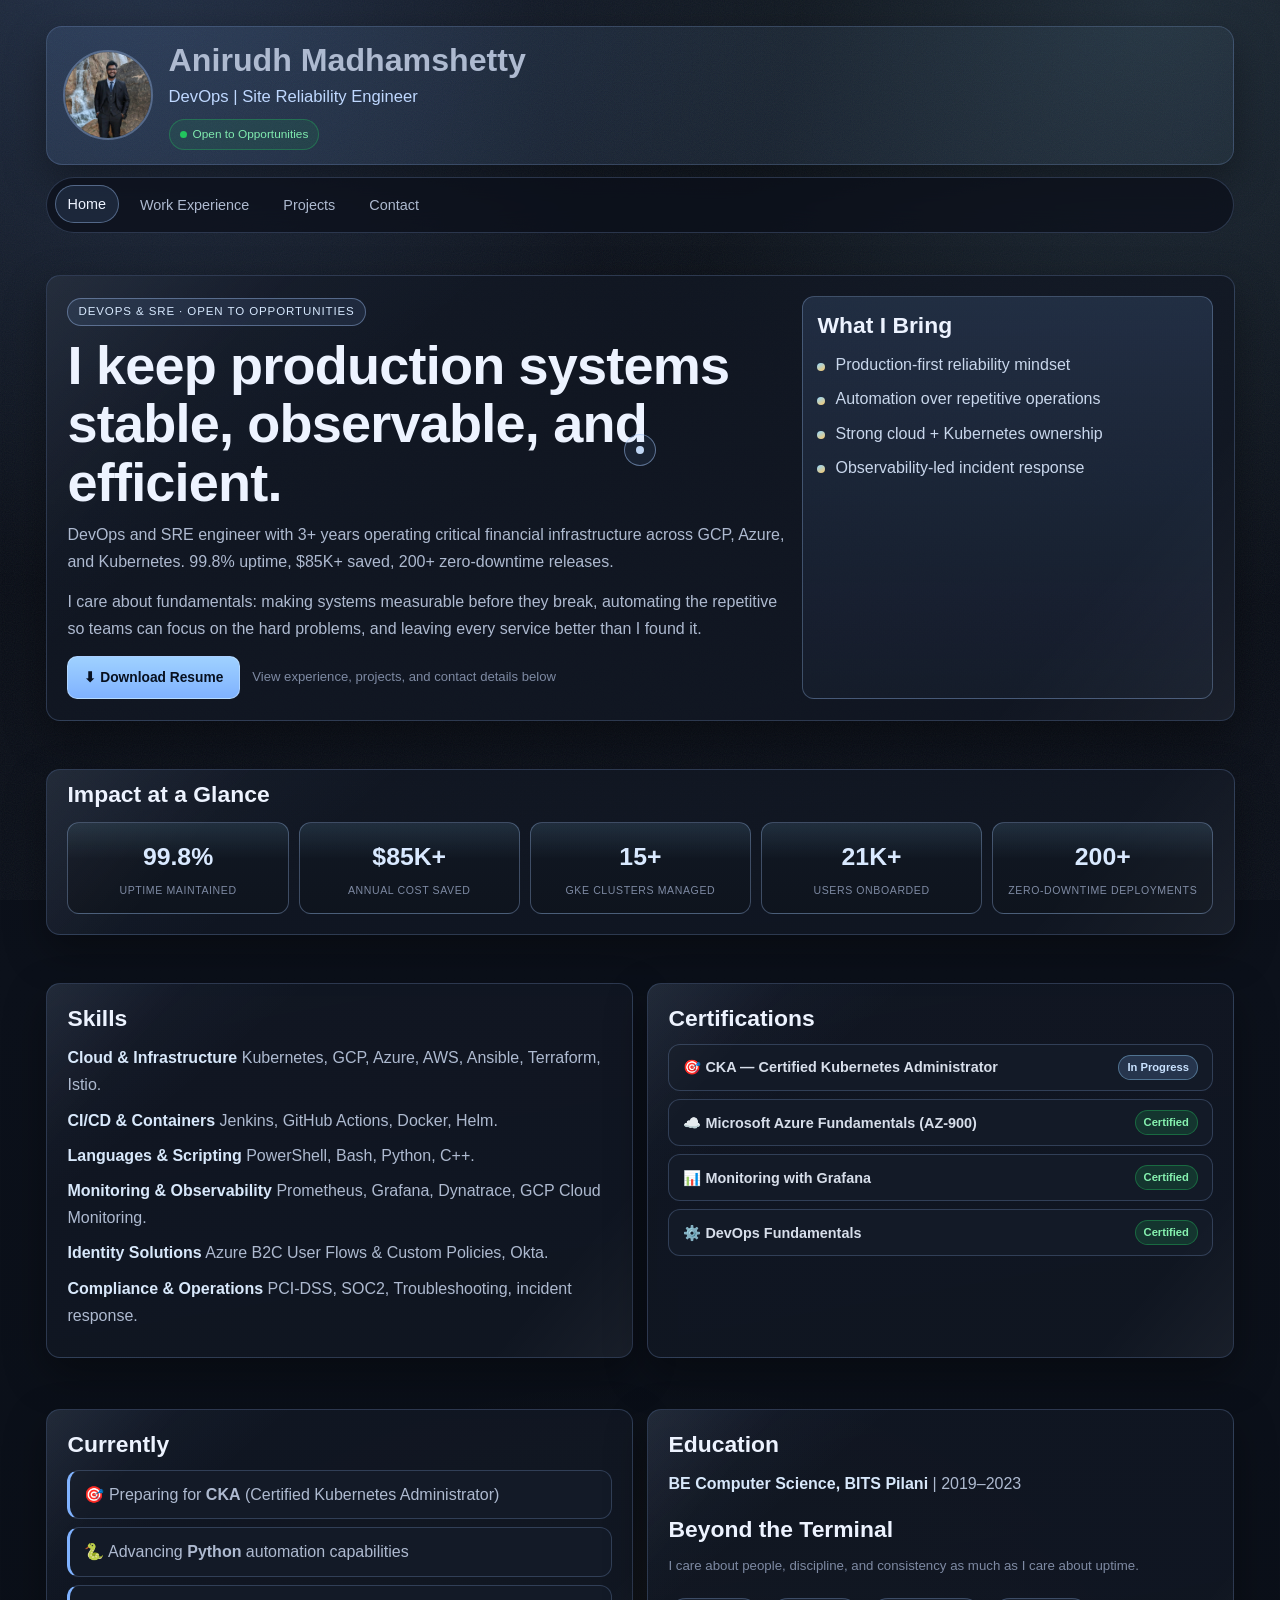
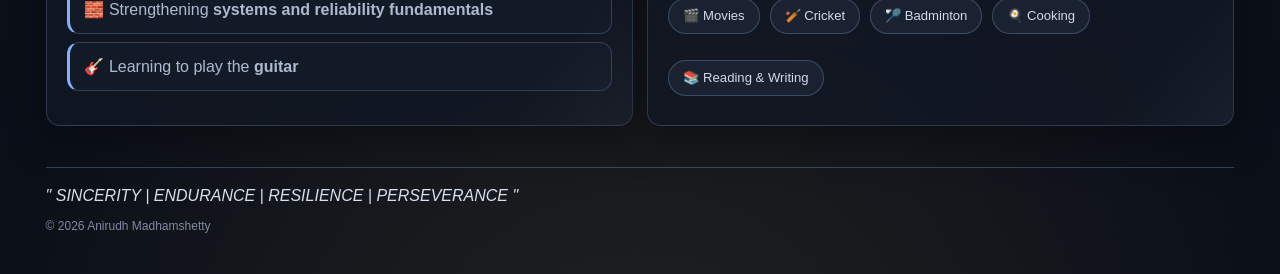
==== commit 5b08847c: "Update portfolio introduction and summary details" ====
--- a/index.html
+++ b/index.html
@@ -77,19 +77,17 @@
     <main class="home-main">
       <section class="hero-panel">
         <div>
-          <p class="eyebrow">DevOps & SRE Portfolio</p>
-          <h1>Building resilient systems that stay stable under pressure.</h1>
+          <p class="eyebrow">DevOps & SRE · Open to Opportunities</p>
+          <h1>I keep production systems stable, observable, and efficient.</h1>
           <p>
-            I am a DevOps and SRE engineer with 3+ years of experience building
-            and operating reliable platforms for financial services. My focus is
-            production reliability, practical automation, and systems that teams
-            can trust during high-pressure moments.
+            DevOps and SRE engineer with 3+ years operating critical financial
+            infrastructure across GCP, Azure, and Kubernetes. 99.8% uptime,
+            $85K+ saved, 200+ zero-downtime releases.
           </p>
           <p>
-            I enjoy combining infrastructure, observability, and identity systems
-            to solve real operational problems. I stay hands-on with fundamentals,
-            iterate continuously, and aim to leave every service more resilient,
-            measurable, and easier to operate.
+            I care about fundamentals: making systems measurable before they
+            break, automating the repetitive so teams can focus on the hard
+            problems, and leaving every service better than I found it.
           </p>
           <div class="resume-cta">
             <a href="./Resume.pdf" target="_blank" rel="noopener noreferrer" class="resume-btn"
--- a/style.css
+++ b/style.css
@@ -1,580 +1,833 @@
+:root {
+  --bg: #080b12;
+  --bg-2: #0c111b;
+  --surface: rgba(18, 24, 36, 0.82);
+  --surface-strong: #131a27;
+  --text: #edf3ff;
+  --muted: #aebad0;
+  --subtle: #7e8aa3;
+  --border: rgba(120, 149, 198, 0.28);
+  --accent: #7fb2ff;
+  --accent-2: #95d8ff;
+  --highlight: #f7c86d;
+  --success: #22c55e;
+  --shadow: 0 16px 40px rgba(0, 0, 0, 0.35);
+  --radius: 14px;
+  --max-width: 1240px;
+}
+
+* {
+  box-sizing: border-box;
+}
+
+html {
+  scroll-behavior: smooth;
+}
+
 body {
-  font-family: sans-serif, sans-serif;
-  line-height: 1.6;
-  margin: 0;
-  padding: 0;
-  box-sizing: border-box;
-  background-color: black;
-  color: white;
-
-  /* background-color:white;
-  color: black; */
-
-  max-width: 712px;
-  margin: 0 auto 0 auto;
-  padding: 16px;
+  font-family: Inter, Segoe UI, Roboto, Helvetica, Arial, sans-serif;
+  margin: 0 auto;
+  padding: clamp(16px, 2vw, 28px);
+  max-width: var(--max-width);
+  background:
+    radial-gradient(circle at 10% -5%, rgba(127, 178, 255, 0.24), transparent 30%),
+    radial-gradient(circle at 90% 0%, rgba(149, 216, 255, 0.16), transparent 28%),
+    radial-gradient(circle at 50% 110%, rgba(247, 200, 109, 0.1), transparent 32%),
+    linear-gradient(180deg, var(--bg) 0%, var(--bg-2) 52%, #0a0f18 100%);
+  color: var(--text);
+  line-height: 1.7;
+  overflow-x: clip;
+  position: relative;
+}
+
+body::before {
+  content: "";
+  position: fixed;
+  inset: 0;
+  pointer-events: none;
+  z-index: -1;
+  opacity: 0.06;
+  background-image: url("data:image/svg+xml,%3Csvg xmlns='http://www.w3.org/2000/svg' width='180' height='180' viewBox='0 0 180 180'%3E%3Cfilter id='n'%3E%3CfeTurbulence type='fractalNoise' baseFrequency='0.9' numOctaves='2' stitchTiles='stitch'/%3E%3C/filter%3E%3Crect width='180' height='180' filter='url(%23n)' opacity='1'/%3E%3C/svg%3E");
+}
+
+body::after {
+  content: "";
+  position: fixed;
+  top: 0;
+  left: 0;
+  height: 2px;
+  width: 100%;
+  transform-origin: left center;
+  transform: scaleX(var(--scroll-progress, 0));
+  background: linear-gradient(90deg, var(--accent), var(--accent-2));
+  z-index: 1200;
+  pointer-events: none;
+}
+
+a {
+  color: #a9ccff;
+  text-decoration: none;
+  transition: color 0.18s ease, border-color 0.18s ease, transform 0.18s ease;
+}
+
+a:hover {
+  color: #d3e6ff;
+}
+
+a:focus-visible,
+button:focus-visible {
+  outline: 2px solid var(--accent-2);
+  outline-offset: 3px;
 }
 
 header {
   display: flex;
-  justify-content: flex-start;
-  align-items: center;
-  line-height: 1;
-  gap: 16px;
-  margin-bottom: 24px;
-}
-nav{
-  display: flex;
-  width: 100%;
   align-items: center;
   gap: 16px;
+  padding: 14px 16px;
+  border: 1px solid var(--border);
+  border-radius: 16px;
+  background: linear-gradient(120deg, rgba(127, 178, 255, 0.12), rgba(149, 216, 255, 0.05));
+  box-shadow: var(--shadow);
 }
 
 header img {
   border-radius: 50%;
-}
-
-h1 {
-  font-size: 24px;
-  line-height: 0;
-}
-a{
-    color: blue;
-    font-style: italic;
-    text-decoration: none;
-    transition: all 1s ease-in;
-
-}
-a:hover{
-    text-decoration: underline;
-}
-section {
-  line-height: 1.4;
-  margin: 24px 0;
-}
-ul {
-    list-style: none;
-    padding: 0;
-}
-
-ul li {
-    margin: 0.5rem 0;
-}
-ul li span {
-  color: blue;
-}
-
-/* ── Nav Active State ───────────────────────────────────── */
-nav a {
-  color: #aaa;
-  font-style: normal;
-}
-nav a:hover {
-  color: white;
-  text-decoration: none;
-}
-nav a.nav-active {
-  color: white;
-  text-decoration: underline;
-}
-
-/* ── Status Badge ───────────────────────────────────────── */
+  border: 2px solid rgba(170, 200, 245, 0.34);
+}
+
+.site-name {
+  margin: 0;
+  font-weight: 700;
+  font-size: clamp(1.4rem, 1.05rem + 1.2vw, 2.15rem);
+  line-height: 1.2;
+}
+
+.site-role {
+  margin: 4px 0 0;
+  color: #bfd8ff;
+  font-size: clamp(0.9rem, 0.84rem + 0.25vw, 1.05rem);
+}
+
 .status-badge {
   display: inline-flex;
   align-items: center;
   gap: 6px;
-  font-size: 12px;
+  font-size: 0.74rem;
+  margin-top: 8px;
+  padding: 4px 10px;
+  border-radius: 999px;
+  color: #80ebb0;
   background: rgba(34, 197, 94, 0.1);
-  color: #22c55e;
-  border: 1px solid rgba(34, 197, 94, 0.3);
-  padding: 3px 10px;
-  border-radius: 999px;
-  margin-top: 6px;
-  font-style: normal;
-}
+  border: 1px solid rgba(34, 197, 94, 0.34);
+}
+
 .status-badge::before {
-  content: '';
-  display: inline-block;
+  content: "";
   width: 7px;
   height: 7px;
-  background: #22c55e;
   border-radius: 50%;
+  background: var(--success);
   animation: pulse 2s infinite;
 }
+
 @keyframes pulse {
-  0%, 100% { opacity: 1; }
-  50%       { opacity: 0.3; }
-}
-
-/* ── Impact Banner ──────────────────────────────────────── */
-.impact-banner {
+  0%,
+  100% {
+    opacity: 1;
+  }
+  50% {
+    opacity: 0.35;
+  }
+}
+
+nav {
   display: flex;
   flex-wrap: wrap;
-  gap: 4px;
-  margin: 12px 0 0;
-  padding: 16px;
-  border: 1px solid #222;
-  border-radius: 8px;
-  background: #0a0a0a;
-}
-.impact-stat {
-  flex: 1;
-  min-width: 100px;
-  text-align: center;
-  padding: 8px 4px;
-}
-.impact-stat .number {
-  display: block;
-  font-size: 22px;
-  font-weight: bold;
-  color: #fd6500;
-  line-height: 1.2;
-}
-.impact-stat .label {
-  display: block;
-  font-size: 10px;
-  color: #888;
+  gap: 8px;
+  margin: 12px 0 24px;
+  padding: 8px;
+  position: sticky;
+  top: 10px;
+  z-index: 30;
+  border-radius: 999px;
+  border: 1px solid var(--border);
+  background: rgba(11, 16, 26, 0.74);
+  backdrop-filter: blur(12px);
+}
+
+nav a {
+  color: var(--muted);
+  border: 1px solid transparent;
+  border-radius: 999px;
+  padding: 6px 12px;
+  font-size: 0.9rem;
+}
+
+nav a:hover,
+nav a.nav-active {
+  color: var(--text);
+  border-color: rgba(160, 194, 244, 0.42);
+  background: rgba(127, 178, 255, 0.12);
+  transform: translateY(-1px);
+}
+
+main h1 {
+  margin: 0 0 10px;
+  font-size: clamp(2.1rem, 1.3rem + 2.6vw, 4.8rem);
+  line-height: 1.08;
+  letter-spacing: -0.015em;
+}
+
+h2 {
+  margin: 0 0 10px;
+  font-size: clamp(1.1rem, 0.95rem + 0.6vw, 1.65rem);
+  line-height: 1.3;
+}
+
+p {
+  margin: 0 0 12px;
+  color: var(--muted);
+}
+
+section {
+  margin: 18px 0;
+  padding: clamp(14px, 1.6vw, 22px);
+  border-radius: var(--radius);
+  border: 1px solid var(--border);
+  background:
+    linear-gradient(140deg, rgba(127, 178, 255, 0.06), transparent 26%),
+    linear-gradient(170deg, var(--surface), rgba(17, 23, 35, 0.86));
+  box-shadow: var(--shadow);
+  position: relative;
+  overflow: hidden;
+}
+
+section::after {
+  content: "";
+  position: absolute;
+  inset: 0;
+  pointer-events: none;
+  background: linear-gradient(130deg, rgba(255, 255, 255, 0.05) 0%, transparent 16%, transparent 84%, rgba(255, 255, 255, 0.04) 100%);
+}
+
+body.js section {
+  opacity: 0;
+  transform: translateY(12px);
+}
+
+body.js section.is-visible {
+  opacity: 1;
+  transform: translateY(0);
+  transition: opacity 520ms ease, transform 520ms ease;
+  transition-delay: var(--reveal-delay, 0ms);
+  will-change: opacity, transform;
+}
+
+.home-main {
+  display: grid;
+  gap: 12px;
+}
+
+.hero-panel {
+  display: grid;
+  grid-template-columns: minmax(0, 1.75fr) minmax(260px, 1fr);
+  gap: 16px;
+}
+
+.eyebrow {
+  display: inline-flex;
+  font-size: 0.72rem;
+  letter-spacing: 0.9px;
   text-transform: uppercase;
-  letter-spacing: 0.5px;
-  margin-top: 4px;
-}
-
-/* ── Resume CTA ─────────────────────────────────────────── */
+  color: #d7e9ff;
+  border: 1px solid rgba(160, 194, 244, 0.42);
+  border-radius: 999px;
+  padding: 3px 10px;
+  margin-bottom: 10px;
+  background: rgba(127, 178, 255, 0.1);
+}
+
+.hero-side {
+  border: 1px solid rgba(160, 194, 244, 0.3);
+  border-radius: 12px;
+  padding: 14px;
+  background: linear-gradient(180deg, rgba(127, 178, 255, 0.14), rgba(127, 178, 255, 0.04));
+}
+
+.hero-points {
+  list-style: none;
+  margin: 0;
+  padding: 0;
+}
+
+.hero-points li {
+  margin: 7px 0;
+  padding-left: 18px;
+  color: #c9d7ec;
+  position: relative;
+}
+
+.hero-points li::before {
+  content: "";
+  position: absolute;
+  width: 8px;
+  height: 8px;
+  border-radius: 50%;
+  left: 0;
+  top: 0.72em;
+  background: linear-gradient(150deg, var(--accent-2), var(--highlight));
+}
+
 .resume-cta {
   display: flex;
+  flex-wrap: wrap;
+  gap: 12px;
   align-items: center;
-  gap: 14px;
-  margin-top: 16px;
-  flex-wrap: wrap;
-}
+  margin-top: 14px;
+}
+
 .resume-btn {
   display: inline-flex;
   align-items: center;
   gap: 8px;
-  background: #fd6500;
-  color: #000;
-  font-weight: bold;
-  font-style: normal;
-  text-decoration: none;
-  padding: 9px 18px;
-  border-radius: 6px;
-  font-size: 13px;
-  transition: background 0.2s ease, transform 0.1s ease;
-}
+  padding: 9px 16px;
+  border-radius: 10px;
+  font-size: 0.86rem;
+  font-weight: 700;
+  color: #07101f;
+  background: linear-gradient(180deg, #9fd1ff, #7fb2ff);
+  border: 1px solid rgba(201, 227, 255, 0.58);
+}
+
 .resume-btn:hover {
-  background: #e55a00;
-  text-decoration: none;
-  color: #000;
+  color: #07101f;
   transform: translateY(-1px);
 }
 
-/* ── Certifications ─────────────────────────────────────── */
-.cert-list {
+.cta-note {
+  color: var(--subtle);
+  font-size: 0.82rem;
+}
+
+.impact-shell {
+  padding-top: 10px;
+}
+
+.impact-banner {
+  display: grid;
+  grid-template-columns: repeat(auto-fit, minmax(145px, 1fr));
+  gap: 10px;
+  margin-top: 12px;
+}
+
+.impact-stat {
+  text-align: center;
+  padding: 13px 11px;
+  border-radius: 12px;
+  border: 1px solid rgba(163, 197, 246, 0.32);
+  background:
+    linear-gradient(180deg, rgba(149, 216, 255, 0.12), transparent 40%),
+    linear-gradient(180deg, rgba(18, 24, 36, 0.95), rgba(15, 20, 30, 0.95));
+  transition: transform 0.2s ease, border-color 0.2s ease;
+}
+
+.impact-stat:hover {
+  transform: translateY(-2px);
+  border-color: rgba(194, 220, 255, 0.52);
+}
+
+.impact-stat .number {
+  display: block;
+  font-size: clamp(1.1rem, 0.85rem + 0.9vw, 1.55rem);
+  font-weight: 700;
+  color: #d9e9ff;
+}
+
+.impact-stat .label {
+  display: block;
+  margin-top: 4px;
+  font-size: 0.66rem;
+  letter-spacing: 0.6px;
+  text-transform: uppercase;
+  color: var(--subtle);
+}
+
+.home-grid {
+  display: grid;
+  grid-template-columns: repeat(2, minmax(0, 1fr));
+  gap: 14px;
+}
+
+.subsection-heading {
+  margin-top: 18px;
+}
+
+.page-intro,
+.contact-intro {
+  font-size: 0.96rem;
+}
+
+ul {
   list-style: none;
+  margin: 0;
   padding: 0;
 }
+
+ul li {
+  margin: 0.5rem 0;
+  color: var(--muted);
+}
+
+ul li span {
+  color: #d8e8fb;
+  font-weight: 600;
+}
+
+.cert-list li,
+.currently-list li,
+.role-card,
+.project-card,
+.contact-card,
+.evidence-card {
+  background: var(--surface-strong);
+  border: 1px solid rgba(120, 149, 198, 0.3);
+  border-radius: 12px;
+}
+
 .cert-list li {
   display: flex;
   justify-content: space-between;
   align-items: center;
+  gap: 10px;
   padding: 10px 14px;
-  margin: 6px 0;
-  background: #0a0a0a;
-  border-radius: 6px;
-  border: 1px solid #1a1a1a;
-  flex-wrap: wrap;
-  gap: 8px;
-}
+}
+
 .cert-name {
-  font-size: 14px;
-  color: #ccc;
-}
+  font-size: 0.9rem;
+  color: #d7deea;
+}
+
 .cert-status {
-  font-size: 11px;
+  font-size: 0.7rem;
   padding: 2px 8px;
-  border-radius: 4px;
-  font-weight: 500;
-}
+  border-radius: 999px;
+  font-weight: 600;
+}
+
 .cert-status.done {
-  background: rgba(34, 197, 94, 0.1);
-  color: #22c55e;
-  border: 1px solid rgba(34, 197, 94, 0.3);
-}
+  background: rgba(34, 197, 94, 0.16);
+  color: #86f2b0;
+  border: 1px solid rgba(34, 197, 94, 0.36);
+}
+
 .cert-status.in-progress {
-  background: rgba(253, 101, 0, 0.1);
-  color: #fd6500;
-  border: 1px solid rgba(253, 101, 0, 0.3);
-}
-
-/* ── Currently Section ──────────────────────────────────── */
-.currently-list {
-  list-style: none;
-  padding: 0;
-}
+  background: rgba(127, 178, 255, 0.18);
+  color: #c9e2ff;
+  border: 1px solid rgba(149, 216, 255, 0.38);
+}
+
 .currently-list li {
-  display: flex;
-  align-items: flex-start;
-  gap: 10px;
-  margin: 8px 0;
-  padding: 9px 14px;
-  background: #0a0a0a;
-  border-left: 2px solid #fd6500;
-  border-radius: 0 4px 4px 0;
-  font-size: 14px;
-  line-height: 1.5;
-}
-
-/* ── Hobbies / Beyond the Terminal ─────────────────────── */
+  padding: 10px 14px;
+  border-left: 3px solid var(--accent);
+}
+
 .hobbies-list {
   display: flex;
   flex-wrap: wrap;
   gap: 10px;
-  list-style: none;
-  padding: 0;
-  margin: 0;
-}
+}
+
 .hobbies-list li {
-  background: #111;
-  border: 1px solid #2a2a2a;
+  background: #1a2231;
+  border: 1px solid rgba(120, 149, 198, 0.36);
   border-radius: 999px;
   padding: 6px 14px;
-  font-size: 13px;
-  color: #ccc;
-  transition: border-color 0.2s ease;
-}
+  font-size: 0.82rem;
+  color: #d2dae6;
+}
+
 .hobbies-list li:hover {
-  border-color: #fd6500;
-  color: #fff;
-}
-
-/* ── Role Card (works.html) ─────────────────────────────── */
+  border-color: rgba(173, 204, 252, 0.62);
+}
+
+.section-note {
+  color: var(--subtle);
+  font-size: 0.83rem;
+  margin-bottom: 12px;
+}
+
+.role-card,
+.project-card {
+  padding: 16px 18px;
+  margin: 12px 0;
+  transition: transform 0.22s ease, border-color 0.22s ease, box-shadow 0.22s ease;
+}
+
+.role-card:hover,
+.project-card:hover {
+  transform: translateY(-2px);
+  border-color: rgba(170, 202, 250, 0.52);
+  box-shadow: 0 12px 28px rgba(0, 0, 0, 0.28);
+}
+
 .role-card {
-  border: 1px solid #1a1a1a;
-  border-left: 3px solid #fd6500;
-  border-radius: 6px;
-  padding: 20px;
-  background: #080808;
-  margin: 16px 0;
-}
-.role-header {
-  display: flex;
-  justify-content: space-between;
-  align-items: flex-start;
-  flex-wrap: wrap;
-  gap: 8px;
-  margin-bottom: 14px;
-}
-.company-name {
-  font-size: 17px;
-  font-weight: bold;
-  color: #fff;
-  margin: 0;
-  line-height: 1.3;
-}
-.role-title {
-  font-size: 13px;
-  color: #fd6500;
-  margin: 4px 0 0;
-}
-.role-dates {
-  font-size: 12px;
-  color: #555;
-  white-space: nowrap;
-}
-.role-bullets {
-  list-style: disc;
-  padding-left: 18px;
-  margin: 0 0 14px;
-}
-.role-bullets li {
-  margin: 8px 0;
-  font-size: 14px;
-  line-height: 1.65;
-  color: #bbb;
-}
-
-/* ── Tech Tags ──────────────────────────────────────────── */
-.tech-tags {
-  display: flex;
-  flex-wrap: wrap;
-  gap: 6px;
-}
-.tag {
-  background: #111;
-  border: 1px solid #2a2a2a;
-  color: #777;
-  font-size: 11px;
-  padding: 3px 8px;
-  border-radius: 4px;
-  font-family: monospace;
-}
-
-/* ── Project Cards (works.html) ─────────────────────────── */
-.projects-grid {
-  display: flex;
-  flex-direction: column;
-  gap: 14px;
-  margin-top: 16px;
-}
-.project-card {
-  border: 1px solid #1a1a1a;
-  border-radius: 6px;
-  padding: 16px 20px;
-  background: #080808;
-  transition: border-color 0.2s ease;
-}
-.project-card:hover {
-  border-color: #2a2a2a;
-}
+  border-left: 3px solid var(--highlight);
+}
+
+.role-header,
 .project-header {
   display: flex;
   justify-content: space-between;
   align-items: flex-start;
   flex-wrap: wrap;
   gap: 10px;
-  margin-bottom: 8px;
-}
-.project-card h3 {
-  font-size: 15px;
-  font-weight: bold;
-  color: #ddd;
+  margin-bottom: 10px;
+}
+
+.company-name {
   margin: 0;
-  line-height: 1.4;
-}
-.project-desc {
-  font-size: 13px;
-  color: #888;
-  margin: 8px 0 10px;
-  line-height: 1.65;
-}
-.project-outcome {
-  font-size: 13px;
-  color: #fd6500;
+  font-size: 1rem;
+  font-weight: 700;
+}
+
+.role-title {
+  margin: 3px 0 0;
+  color: #bed8ff;
+  font-size: 0.82rem;
+}
+
+.role-dates {
+  font-size: 0.76rem;
+  color: var(--subtle);
+}
+
+.role-bullets {
+  list-style: disc;
+  padding-left: 18px;
+  margin: 0 0 12px;
+}
+
+.role-bullets li {
+  margin: 8px 0;
+}
+
+.proof-grid {
+  display: grid;
+  grid-template-columns: repeat(auto-fit, minmax(180px, 1fr));
+  gap: 8px;
+  margin: 10px 0 14px;
+}
+
+.evidence-card {
+  padding: 10px 12px;
+}
+
+.evidence-label {
+  display: block;
+  font-size: 0.68rem;
+  letter-spacing: 0.6px;
+  text-transform: uppercase;
+  color: var(--subtle);
+  margin-bottom: 3px;
+}
+
+.evidence-value {
+  font-size: 0.85rem;
+  color: #d7deea;
+}
+
+.tech-tags {
+  display: flex;
+  flex-wrap: wrap;
+  gap: 6px;
+}
+
+.tag {
+  background: #131a29;
+  border: 1px solid rgba(129, 159, 206, 0.34);
+  color: #c5d8f2;
+  font-size: 0.68rem;
+  padding: 3px 8px;
+  border-radius: 6px;
+  font-family: ui-monospace, SFMono-Regular, Menlo, Consolas, monospace;
+}
+
+.project-card h2 {
   margin: 0;
-}
-
-/* ── Blog Cards (blogs.html) ────────────────────────────── */
-.page-intro {
-  color: #888;
-  font-size: 14px;
-  line-height: 1.7;
-  margin-bottom: 20px;
-  font-style: italic;
-}
-.blog-cards {
-  display: flex;
-  flex-direction: column;
+  font-size: 1rem;
+  color: #e6edf8;
+}
+
+.projects-grid {
+  display: grid;
+  gap: 12px;
+}
+
+.projects-grid-2col {
+  display: grid;
+  grid-template-columns: repeat(auto-fit, minmax(320px, 1fr));
   gap: 14px;
-  margin-top: 4px;
-}
-.blog-card {
-  border: 1px solid #1a1a1a;
-  border-radius: 6px;
-  padding: 18px 20px;
-  background: #080808;
-  transition: border-color 0.2s ease;
-}
-.blog-card:hover {
-  border-color: #2a2a2a;
-}
-.draft-badge {
-  display: inline-block;
-  font-size: 10px;
-  background: #1a1a1a;
-  color: #666;
-  border: 1px solid #2a2a2a;
-  padding: 2px 8px;
-  border-radius: 4px;
+}
+
+.reveal-card {
+  animation: fade-up 480ms ease both;
+}
+
+.artifact-template {
+  margin-top: 12px;
+  border: 1px dashed rgba(124, 155, 205, 0.52);
+  border-radius: 12px;
+  padding: 12px;
+  background: linear-gradient(180deg, rgba(127, 178, 255, 0.07), #101521);
+  position: relative;
+}
+
+.artifact-template::before {
+  content: "Blueprint";
+  position: absolute;
+  top: -9px;
+  right: 10px;
+  padding: 1px 8px;
+  border-radius: 999px;
+  font-size: 0.62rem;
+  letter-spacing: 0.7px;
   text-transform: uppercase;
-  letter-spacing: 0.5px;
-  margin-bottom: 10px;
-  font-style: normal;
-}
-.blog-card h3 {
-  font-size: 15px;
-  color: #ddd;
+  background: rgba(127, 178, 255, 0.18);
+  border: 1px solid rgba(127, 178, 255, 0.42);
+  color: #dce9ff;
+}
+
+.artifact-template h3 {
   margin: 0 0 8px;
-  line-height: 1.4;
-}
-.blog-card p {
-  font-size: 13px;
-  color: #777;
-  margin: 0;
-  line-height: 1.65;
-}
-
-/* ── Contact Cards (contact.html) ───────────────────────── */
-.contact-intro {
-  color: #888;
-  font-size: 14px;
-  line-height: 1.7;
-  margin-bottom: 20px;
-}
-.contact-grid {
-  display: flex;
-  flex-direction: column;
-  gap: 10px;
-}
-.contact-card {
-  display: flex;
-  align-items: center;
-  gap: 16px;
-  padding: 14px 18px;
-  background: #080808;
-  border: 1px solid #1a1a1a;
-  border-radius: 8px;
-  text-decoration: none;
-  color: inherit;
-  font-style: normal;
-  transition: border-color 0.2s ease;
-}
-.contact-card:hover {
-  border-color: #fd6500;
-  text-decoration: none;
-}
-.contact-icon {
-  font-size: 20px;
-  flex-shrink: 0;
-}
-.contact-label {
-  display: block;
-  font-size: 10px;
-  color: #555;
-  text-transform: uppercase;
-  letter-spacing: 0.5px;
-  margin-bottom: 3px;
-}
-.contact-value {
-  display: block;
-  font-size: 14px;
-  color: #ccc;
-}
-.status-badge {
-  display: inline-flex;
-  align-items: center;
-  gap: 6px;
-  font-size: 12px;
-  background: rgba(34, 197, 94, 0.1);
-  color: #22c55e;
-  border: 1px solid rgba(34, 197, 94, 0.3);
-  padding: 3px 10px;
-  border-radius: 999px;
-  margin-top: 6px;
-  font-style: normal;
-}
-.status-badge::before {
-  content: '';
-  display: inline-block;
-  width: 7px;
-  height: 7px;
-  background: #22c55e;
-  border-radius: 50%;
-  animation: pulse 2s infinite;
-}
-@keyframes pulse {
-  0%, 100% { opacity: 1; }
-  50%       { opacity: 0.3; }
-}
-
-/* ── Impact Banner ──────────────────────────────────────── */
-.impact-banner {
-  display: flex;
-  flex-wrap: wrap;
-  gap: 4px;
-  margin: 12px 0 0;
-  padding: 16px;
-  border: 1px solid #222;
-  border-radius: 8px;
-  background: #0a0a0a;
-}
-.impact-stat {
-  flex: 1;
-  min-width: 100px;
-  text-align: center;
-  padding: 8px 4px;
-}
-.impact-stat .number {
-  display: block;
-  font-size: 22px;
-  font-weight: bold;
-  color: #fd6500;
-  line-height: 1.2;
-}
-.impact-stat .label {
-  display: block;
-  font-size: 10px;
-  color: #888;
-  text-transform: uppercase;
-  letter-spacing: 0.5px;
-  margin-top: 4px;
-}
-
-/* ── Resume CTA ─────────────────────────────────────────── */
-.resume-cta {
-  display: flex;
-  align-items: center;
-  gap: 14px;
-  margin-top: 16px;
-  flex-wrap: wrap;
-}
-.resume-btn {
-  display: inline-flex;
-  align-items: center;
-  gap: 8px;
-  background: #fd6500;
-  color: #000;
-  font-weight: bold;
-  font-style: normal;
-  text-decoration: none;
-  padding: 9px 18px;
-  border-radius: 6px;
-  font-size: 13px;
-  transition: background 0.2s ease, transform 0.1s ease;
-}
-.resume-btn:hover {
-  background: #e55a00;
-  text-decoration: none;
-  color: #000;
-  transform: translateY(-1px);
-}
-
-/* ── Currently Section ──────────────────────────────────── */
-.currently-list {
-  list-style: none;
-  padding: 0;
-}
-.currently-list li {
-  display: flex;
-  align-items: flex-start;
-  gap: 10px;
-  margin: 8px 0;
-  padding: 9px 14px;
-  background: #0a0a0a;
-  border-left: 2px solid #fd6500;
-  border-radius: 0 4px 4px 0;
-  font-size: 14px;
-  line-height: 1.5;
-}
-
-/* ── Hobbies / Beyond the Terminal ─────────────────────── */
-.hobbies-list {
-  display: flex;
-  flex-wrap: wrap;
-  gap: 10px;
+  font-size: 0.86rem;
+}
+
+.project-highlights {
+  margin: 10px 0 0;
+  padding-left: 18px;
+  list-style: disc;
+}
+
+.project-highlights li {
+  margin: 6px 0;
+}
+
+.project-attachments {
+  margin-top: 12px;
+  border: 1px solid rgba(124, 155, 205, 0.4);
+  border-radius: 10px;
+  background: rgba(127, 178, 255, 0.06);
+  padding: 8px 10px;
+}
+
+.project-attachments summary {
+  cursor: pointer;
+  color: #dbe9ff;
+  font-size: 0.82rem;
+  font-weight: 600;
+}
+
+.project-attachments p {
+  margin: 8px 0 2px;
+  font-size: 0.82rem;
+}
+
+.artifact-template-list {
   list-style: none;
   padding: 0;
   margin: 0;
 }
-.hobbies-list li {
-  background: #111;
-  border: 1px solid #2a2a2a;
+
+.artifact-template-list li {
+  margin: 5px 0;
+  font-size: 0.83rem;
+  color: #c3cfde;
+}
+
+.project-desc {
+  color: var(--muted);
+  margin: 8px 0;
+}
+
+.project-outcome {
+  font-size: 0.85rem;
+  color: #ffdba0;
+  margin: 4px 0 10px;
+}
+
+.artifact-list {
+  display: flex;
+  flex-wrap: wrap;
+  gap: 8px;
+}
+
+.artifact-item {
+  font-size: 0.75rem;
+  border: 1px dashed #4b5f80;
+  padding: 3px 8px;
   border-radius: 999px;
-  padding: 6px 14px;
-  font-size: 13px;
-  color: #ccc;
-  transition: border-color 0.2s ease;
-}
-.hobbies-list li:hover {
-  border-color: #fd6500;
-  color: #fff;
-}
+  color: #c8d2e0;
+}
+
+.contact-grid {
+  display: flex;
+  flex-direction: column;
+  gap: 10px;
+}
+
+.contact-card {
+  display: flex;
+  align-items: center;
+  gap: 14px;
+  padding: 12px 14px;
+  color: inherit;
+}
+
+.contact-card:hover {
+  border-color: rgba(173, 204, 252, 0.58);
+  transform: translateY(-1px);
+}
+
+.contact-icon {
+  font-size: 1.15rem;
+  width: 22px;
+  text-align: center;
+}
+
+.contact-label {
+  display: block;
+  font-size: 0.65rem;
+  text-transform: uppercase;
+  letter-spacing: 0.7px;
+  color: var(--subtle);
+}
+
+.contact-value {
+  display: block;
+  font-size: 0.9rem;
+  color: #dbe4f0;
+}
+
+hr {
+  border: 0;
+  border-top: 1px solid rgba(110, 138, 184, 0.42);
+  margin: 24px 0 14px;
+}
+
+.footer-mantra {
+  font-style: italic;
+  color: #d7e0ef;
+  margin: 0;
+}
+
+.footer-meta {
+  color: var(--subtle);
+  font-size: 0.75rem;
+  margin-top: 6px;
+}
+
+.cursor-dot,
+.cursor-halo {
+  position: fixed;
+  left: 0;
+  top: 0;
+  pointer-events: none;
+  border-radius: 50%;
+  z-index: 1000;
+  transform: translate(-50%, -50%);
+}
+
+.cursor-dot {
+  width: 8px;
+  height: 8px;
+  background: rgba(209, 229, 255, 0.95);
+}
+
+.cursor-halo {
+  width: 32px;
+  height: 32px;
+  border: 1px solid rgba(160, 194, 244, 0.5);
+  background: rgba(127, 178, 255, 0.08);
+}
+
+.cursor-halo.is-hover {
+  width: 54px;
+  height: 54px;
+  border-color: rgba(194, 220, 255, 0.72);
+  background: rgba(127, 178, 255, 0.12);
+}
+
+@keyframes fade-up {
+  from {
+    opacity: 0;
+    transform: translateY(10px);
+  }
+  to {
+    opacity: 1;
+    transform: translateY(0);
+  }
+}
+
+@keyframes signal-drift {
+  0%,
+  100% {
+    transform: translate3d(0, 0, 0) scale(1);
+    opacity: 0.72;
+  }
+  50% {
+    transform: translate3d(42px, 18px, 0) scale(1.06);
+    opacity: 0.95;
+  }
+}
+
+@media (prefers-reduced-motion: reduce) {
+  *,
+  *::before,
+  *::after {
+    animation: none !important;
+    transition: none !important;
+  }
+
+  body.js section {
+    opacity: 1;
+    transform: none;
+  }
+}
+
+@media (hover: hover) and (pointer: fine) {
+  html,
+  body,
+  a,
+  button {
+    cursor: none;
+  }
+}
+
+@media (max-width: 980px) {
+  .projects-grid-2col,
+  .hero-panel,
+  .home-grid {
+    grid-template-columns: 1fr;
+  }
+
+  nav {
+    top: 6px;
+  }
+}
+
+@media (max-width: 640px) {
+  body {
+    padding: 16px 12px 22px;
+  }
+
+  nav {
+    position: static;
+    border-radius: 12px;
+    backdrop-filter: none;
+  }
+
+  section {
+    padding: 13px;
+  }
+}
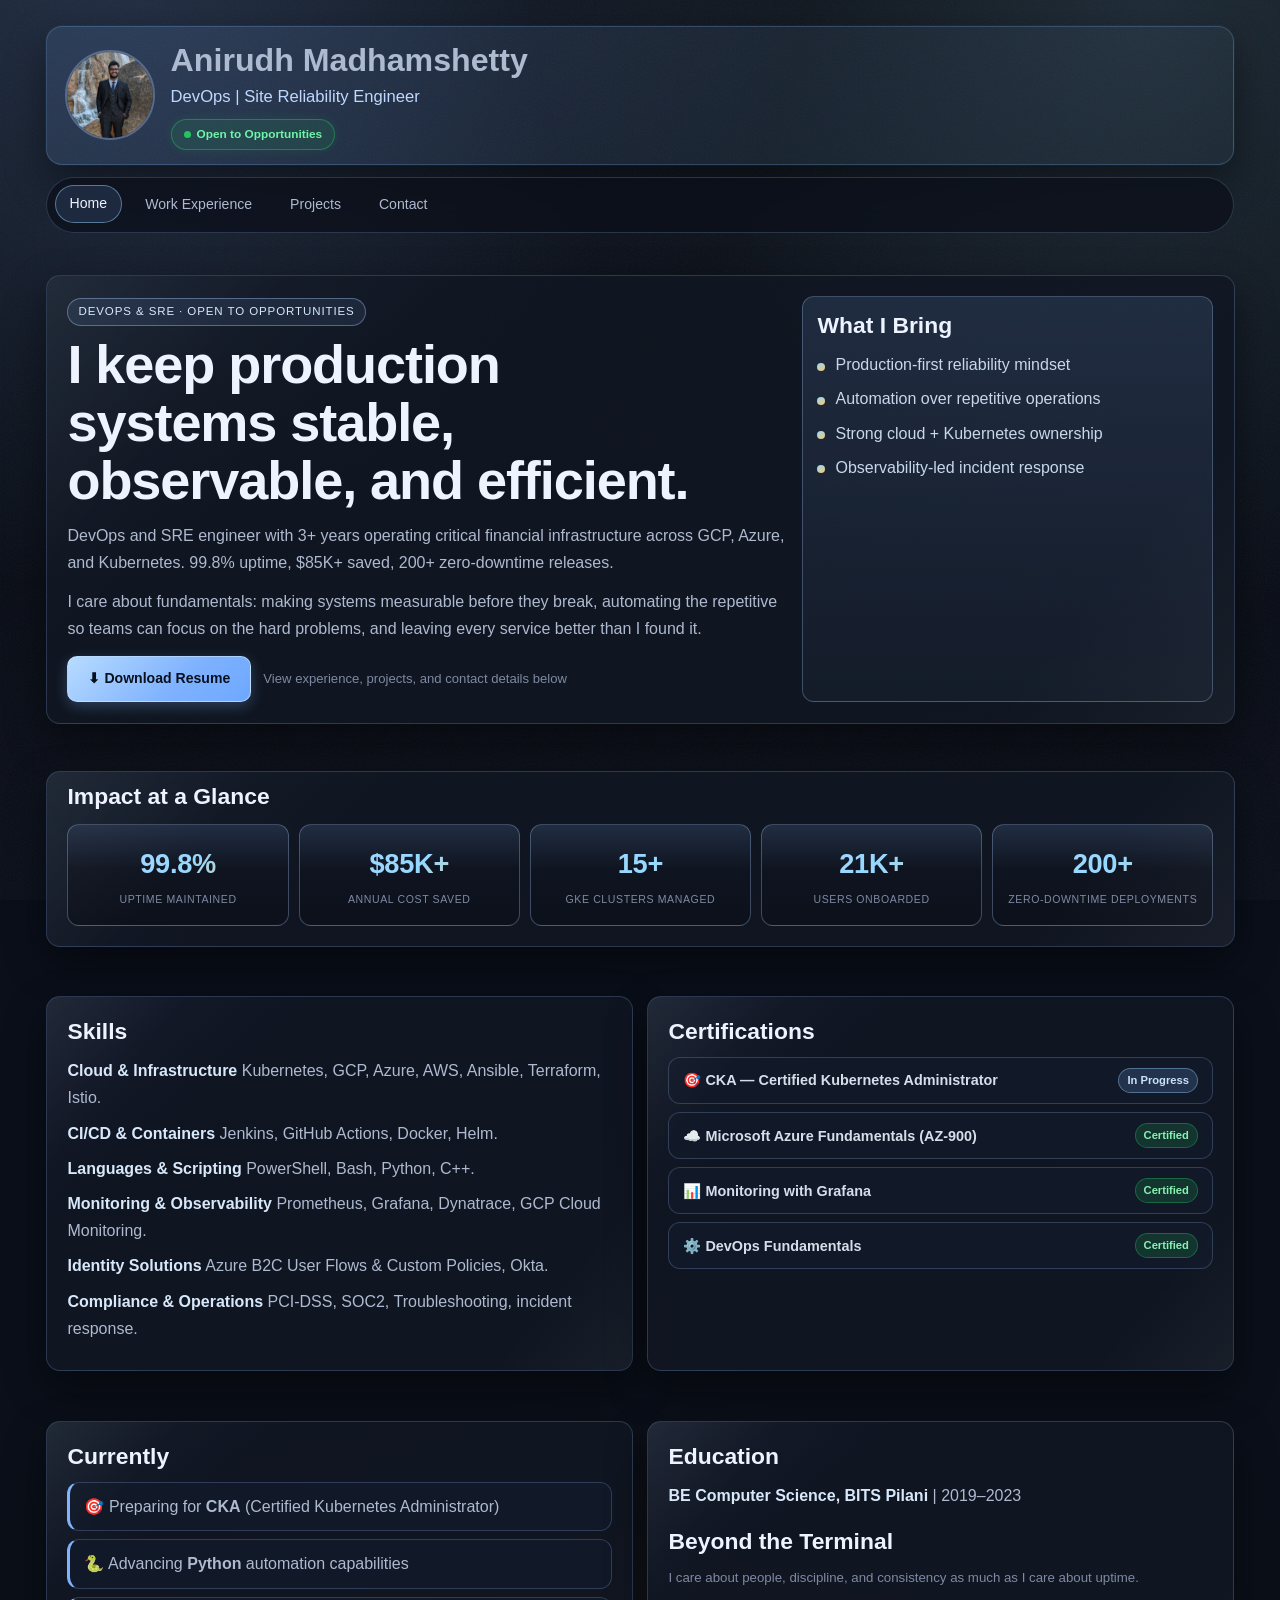
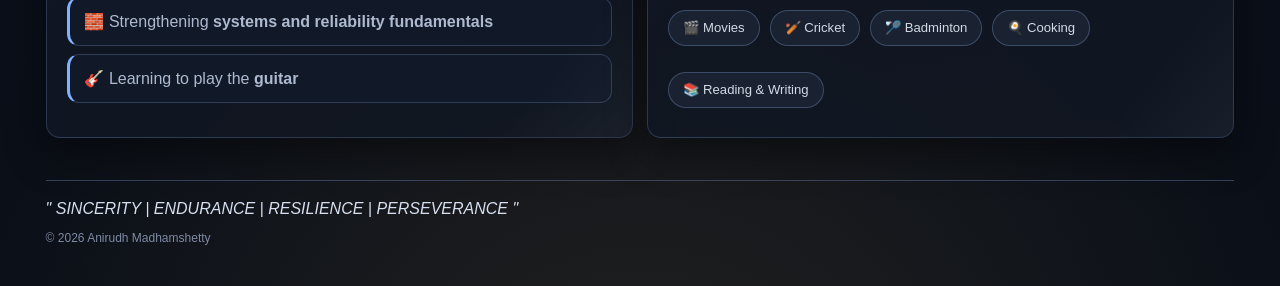
==== commit b1915556: "Revise Open Graph title and description Updated Open Graph meta tags and footer year." ====
--- a/index.html
+++ b/index.html
@@ -13,10 +13,10 @@
       content="Anirudh Madhamshetty, DevOps, SRE, Site Reliability Engineer, Kubernetes, GCP, Azure, Terraform, Prometheus, Grafana, cloud, portfolio"
     />
     <meta name="author" content="Anirudh Madhamshetty" />
-    <meta property="og:title" content="Anirudh | Home" />
+    <meta property="og:title" content="Anirudh Madhamshetty | DevOps & SRE Engineer" />
     <meta
       property="og:description"
-      content="Anirudh Madhamshetty — DevOps & SRE Engineer. 3+ years building reliable cloud systems on GCP, Azure and Kubernetes."
+      content="Anirudh Madhamshetty — DevOps & SRE Engineer. 99.8% uptime, $85K+ saved, 200+ zero-downtime releases across GCP, Azure, and Kubernetes."
     />
     <meta
       property="og:image"
@@ -24,6 +24,7 @@
     />
     <meta property="og:url" content="https://anirudhxd.github.io/myportfolio/" />
     <meta property="og:type" content="website" />
+    <link rel="canonical" href="https://anirudhxd.github.io/myportfolio/" />
     <script type="application/ld+json">
       {
         "@context": "https://schema.org",
@@ -199,7 +200,7 @@
     <hr />
     <footer>
       <p class="footer-mantra">" SINCERITY | ENDURANCE | RESILIENCE | PERSEVERANCE "</p>
-      <p class="footer-meta">© <span class="footer-year">2025</span> Anirudh Madhamshetty</p>
+      <p class="footer-meta">© <span class="footer-year">2026</span> Anirudh Madhamshetty</p>
     </footer>
 
     <script src="script.js"></script>
--- a/style.css
+++ b/style.css
@@ -1,8 +1,8 @@
 :root {
-  --bg: #080b12;
-  --bg-2: #0c111b;
-  --surface: rgba(18, 24, 36, 0.82);
-  --surface-strong: #131a27;
+  --bg: #06090f;
+  --bg-2: #0a0f1a;
+  --surface: rgba(16, 22, 34, 0.88);
+  --surface-strong: #111827;
   --text: #edf3ff;
   --muted: #aebad0;
   --subtle: #7e8aa3;
@@ -10,8 +10,10 @@
   --accent: #7fb2ff;
   --accent-2: #95d8ff;
   --highlight: #f7c86d;
+  --highlight-2: #ff9f5a;
   --success: #22c55e;
-  --shadow: 0 16px 40px rgba(0, 0, 0, 0.35);
+  --shadow: 0 16px 40px rgba(0, 0, 0, 0.45);
+  --shadow-glow: 0 0 24px rgba(127, 178, 255, 0.18);
   --radius: 14px;
   --max-width: 1240px;
 }
@@ -84,11 +86,11 @@
   display: flex;
   align-items: center;
   gap: 16px;
-  padding: 14px 16px;
-  border: 1px solid var(--border);
+  padding: 14px 18px;
+  border: 1px solid rgba(127, 178, 255, 0.24);
   border-radius: 16px;
-  background: linear-gradient(120deg, rgba(127, 178, 255, 0.12), rgba(149, 216, 255, 0.05));
-  box-shadow: var(--shadow);
+  background: linear-gradient(120deg, rgba(127, 178, 255, 0.13), rgba(149, 216, 255, 0.04));
+  box-shadow: var(--shadow), 0 0 0 1px rgba(127, 178, 255, 0.06);
 }
 
 header img {
@@ -114,12 +116,14 @@
   align-items: center;
   gap: 6px;
   font-size: 0.74rem;
+  font-weight: 600;
   margin-top: 8px;
-  padding: 4px 10px;
+  padding: 4px 12px;
   border-radius: 999px;
-  color: #80ebb0;
-  background: rgba(34, 197, 94, 0.1);
-  border: 1px solid rgba(34, 197, 94, 0.34);
+  color: #6ef5a8;
+  background: rgba(34, 197, 94, 0.12);
+  border: 1px solid rgba(34, 197, 94, 0.44);
+  box-shadow: 0 0 12px rgba(34, 197, 94, 0.12);
 }
 
 .status-badge::before {
@@ -160,23 +164,26 @@
   color: var(--muted);
   border: 1px solid transparent;
   border-radius: 999px;
-  padding: 6px 12px;
-  font-size: 0.9rem;
+  padding: 6px 14px;
+  font-size: 0.88rem;
+  font-weight: 500;
+  transition: color 0.18s ease, background 0.18s ease, border-color 0.18s ease, transform 0.18s ease;
 }
 
 nav a:hover,
 nav a.nav-active {
   color: var(--text);
-  border-color: rgba(160, 194, 244, 0.42);
-  background: rgba(127, 178, 255, 0.12);
+  border-color: rgba(149, 216, 255, 0.46);
+  background: rgba(127, 178, 255, 0.14);
   transform: translateY(-1px);
 }
 
 main h1 {
-  margin: 0 0 10px;
-  font-size: clamp(2.1rem, 1.3rem + 2.6vw, 4.8rem);
-  line-height: 1.08;
-  letter-spacing: -0.015em;
+  margin: 0 0 12px;
+  font-size: clamp(2.1rem, 1.3rem + 2.6vw, 4.6rem);
+  line-height: 1.07;
+  letter-spacing: -0.02em;
+  text-wrap: balance;
 }
 
 h2 {
@@ -291,18 +298,21 @@
   display: inline-flex;
   align-items: center;
   gap: 8px;
-  padding: 9px 16px;
+  padding: 10px 20px;
   border-radius: 10px;
-  font-size: 0.86rem;
+  font-size: 0.88rem;
   font-weight: 700;
   color: #07101f;
-  background: linear-gradient(180deg, #9fd1ff, #7fb2ff);
-  border: 1px solid rgba(201, 227, 255, 0.58);
+  background: linear-gradient(135deg, #b8dcff 0%, #7fb2ff 60%, #6da8ff 100%);
+  border: 1px solid rgba(201, 227, 255, 0.68);
+  box-shadow: 0 4px 14px rgba(127, 178, 255, 0.28);
+  transition: transform 0.18s ease, box-shadow 0.18s ease;
 }
 
 .resume-btn:hover {
-  color: #07101f;
-  transform: translateY(-1px);
+  color: #05101e;
+  transform: translateY(-2px);
+  box-shadow: 0 8px 24px rgba(127, 178, 255, 0.44);
 }
 
 .cta-note {
@@ -323,25 +333,30 @@
 
 .impact-stat {
   text-align: center;
-  padding: 13px 11px;
+  padding: 16px 12px;
   border-radius: 12px;
   border: 1px solid rgba(163, 197, 246, 0.32);
   background:
-    linear-gradient(180deg, rgba(149, 216, 255, 0.12), transparent 40%),
-    linear-gradient(180deg, rgba(18, 24, 36, 0.95), rgba(15, 20, 30, 0.95));
-  transition: transform 0.2s ease, border-color 0.2s ease;
+    linear-gradient(180deg, rgba(127, 178, 255, 0.14), transparent 44%),
+    linear-gradient(180deg, rgba(18, 24, 36, 0.97), rgba(12, 17, 27, 0.97));
+  transition: transform 0.22s ease, border-color 0.22s ease, box-shadow 0.22s ease;
 }
 
 .impact-stat:hover {
-  transform: translateY(-2px);
-  border-color: rgba(194, 220, 255, 0.52);
+  transform: translateY(-3px);
+  border-color: rgba(149, 216, 255, 0.62);
+  box-shadow: 0 8px 28px rgba(127, 178, 255, 0.14);
 }
 
 .impact-stat .number {
   display: block;
-  font-size: clamp(1.1rem, 0.85rem + 0.9vw, 1.55rem);
-  font-weight: 700;
-  color: #d9e9ff;
+  font-size: clamp(1.2rem, 0.9rem + 1vw, 1.7rem);
+  font-weight: 800;
+  background: linear-gradient(135deg, #a8d4ff 0%, #95d8ff 55%, #f7c86d 100%);
+  -webkit-background-clip: text;
+  -webkit-text-fill-color: transparent;
+  background-clip: text;
+  letter-spacing: -0.01em;
 }
 
 .impact-stat .label {
@@ -466,9 +481,9 @@
 
 .role-card:hover,
 .project-card:hover {
-  transform: translateY(-2px);
-  border-color: rgba(170, 202, 250, 0.52);
-  box-shadow: 0 12px 28px rgba(0, 0, 0, 0.28);
+  transform: translateY(-3px);
+  border-color: rgba(149, 216, 255, 0.52);
+  box-shadow: 0 14px 36px rgba(0, 0, 0, 0.36), 0 0 0 1px rgba(127, 178, 255, 0.1);
 }
 
 .role-card {
@@ -727,37 +742,6 @@
   margin-top: 6px;
 }
 
-.cursor-dot,
-.cursor-halo {
-  position: fixed;
-  left: 0;
-  top: 0;
-  pointer-events: none;
-  border-radius: 50%;
-  z-index: 1000;
-  transform: translate(-50%, -50%);
-}
-
-.cursor-dot {
-  width: 8px;
-  height: 8px;
-  background: rgba(209, 229, 255, 0.95);
-}
-
-.cursor-halo {
-  width: 32px;
-  height: 32px;
-  border: 1px solid rgba(160, 194, 244, 0.5);
-  background: rgba(127, 178, 255, 0.08);
-}
-
-.cursor-halo.is-hover {
-  width: 54px;
-  height: 54px;
-  border-color: rgba(194, 220, 255, 0.72);
-  background: rgba(127, 178, 255, 0.12);
-}
-
 @keyframes fade-up {
   from {
     opacity: 0;
@@ -795,15 +779,6 @@
   }
 }
 
-@media (hover: hover) and (pointer: fine) {
-  html,
-  body,
-  a,
-  button {
-    cursor: none;
-  }
-}
-
 @media (max-width: 980px) {
   .projects-grid-2col,
   .hero-panel,
